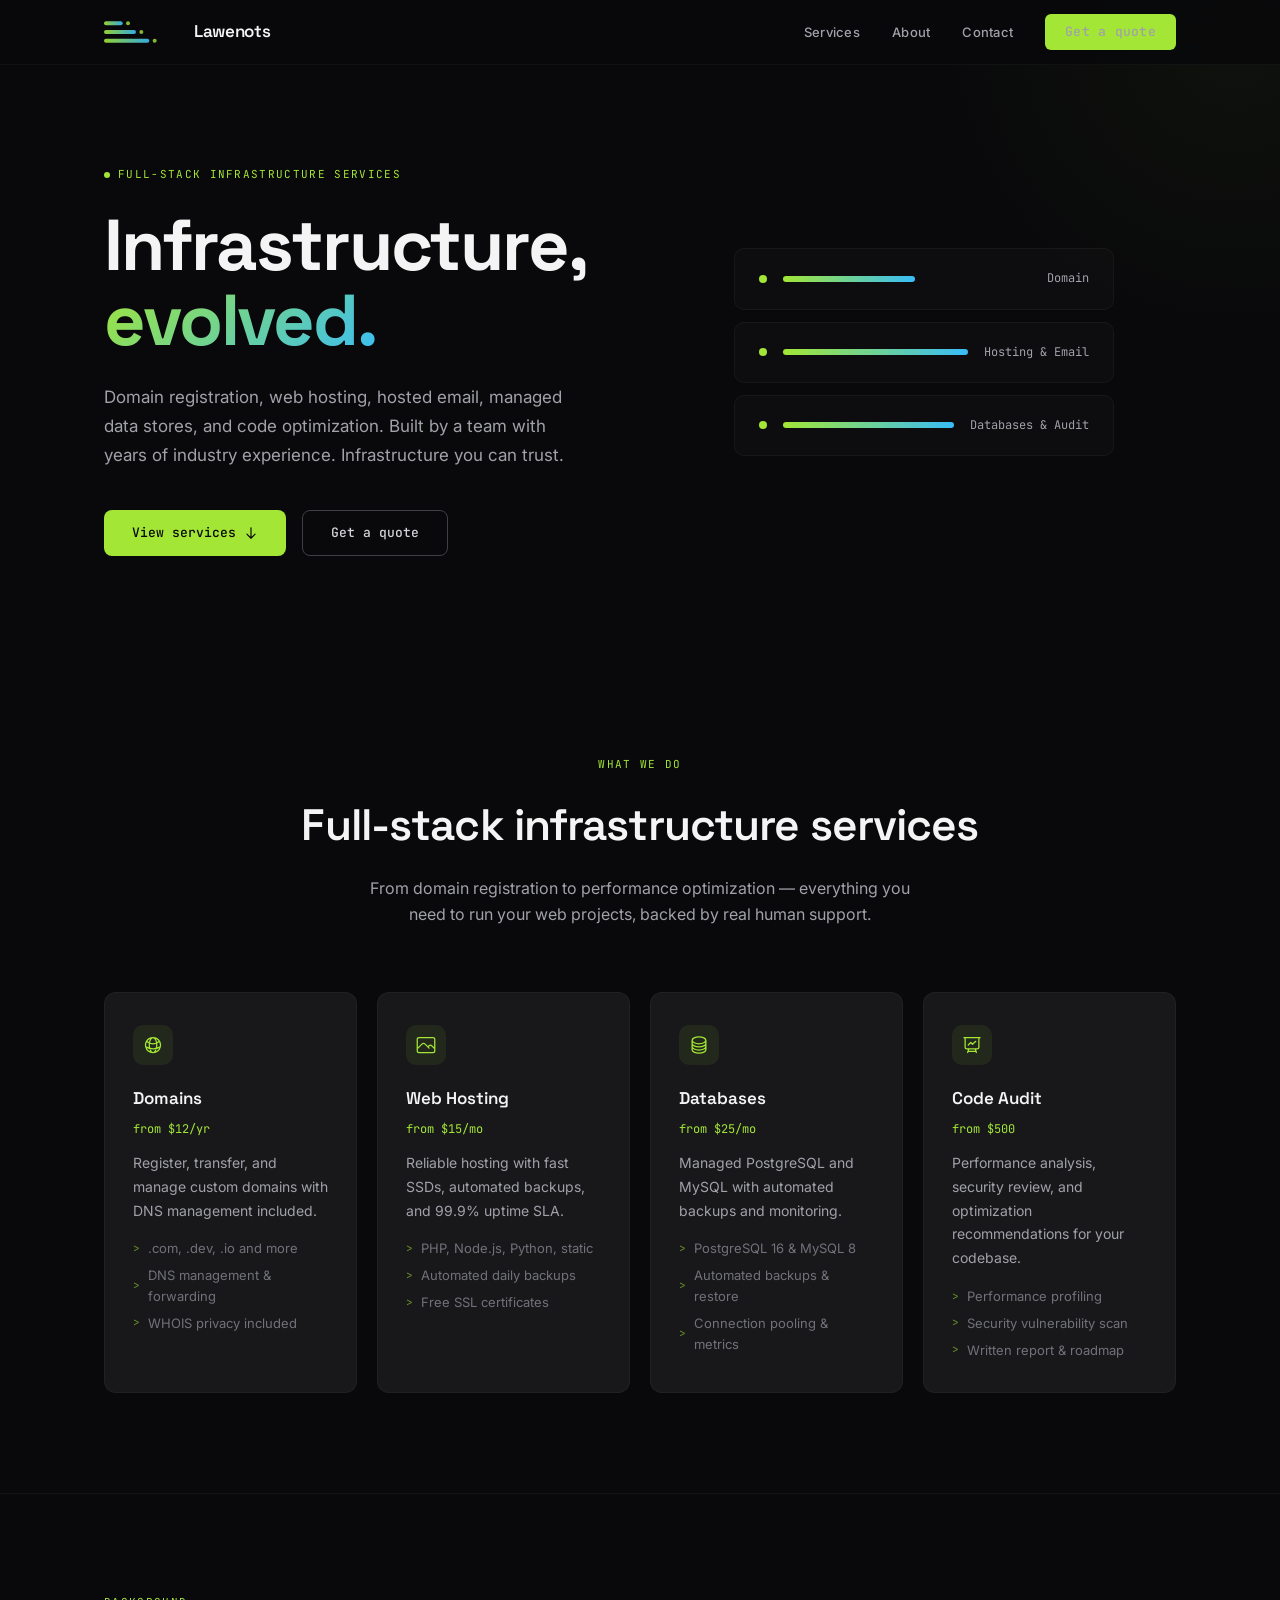
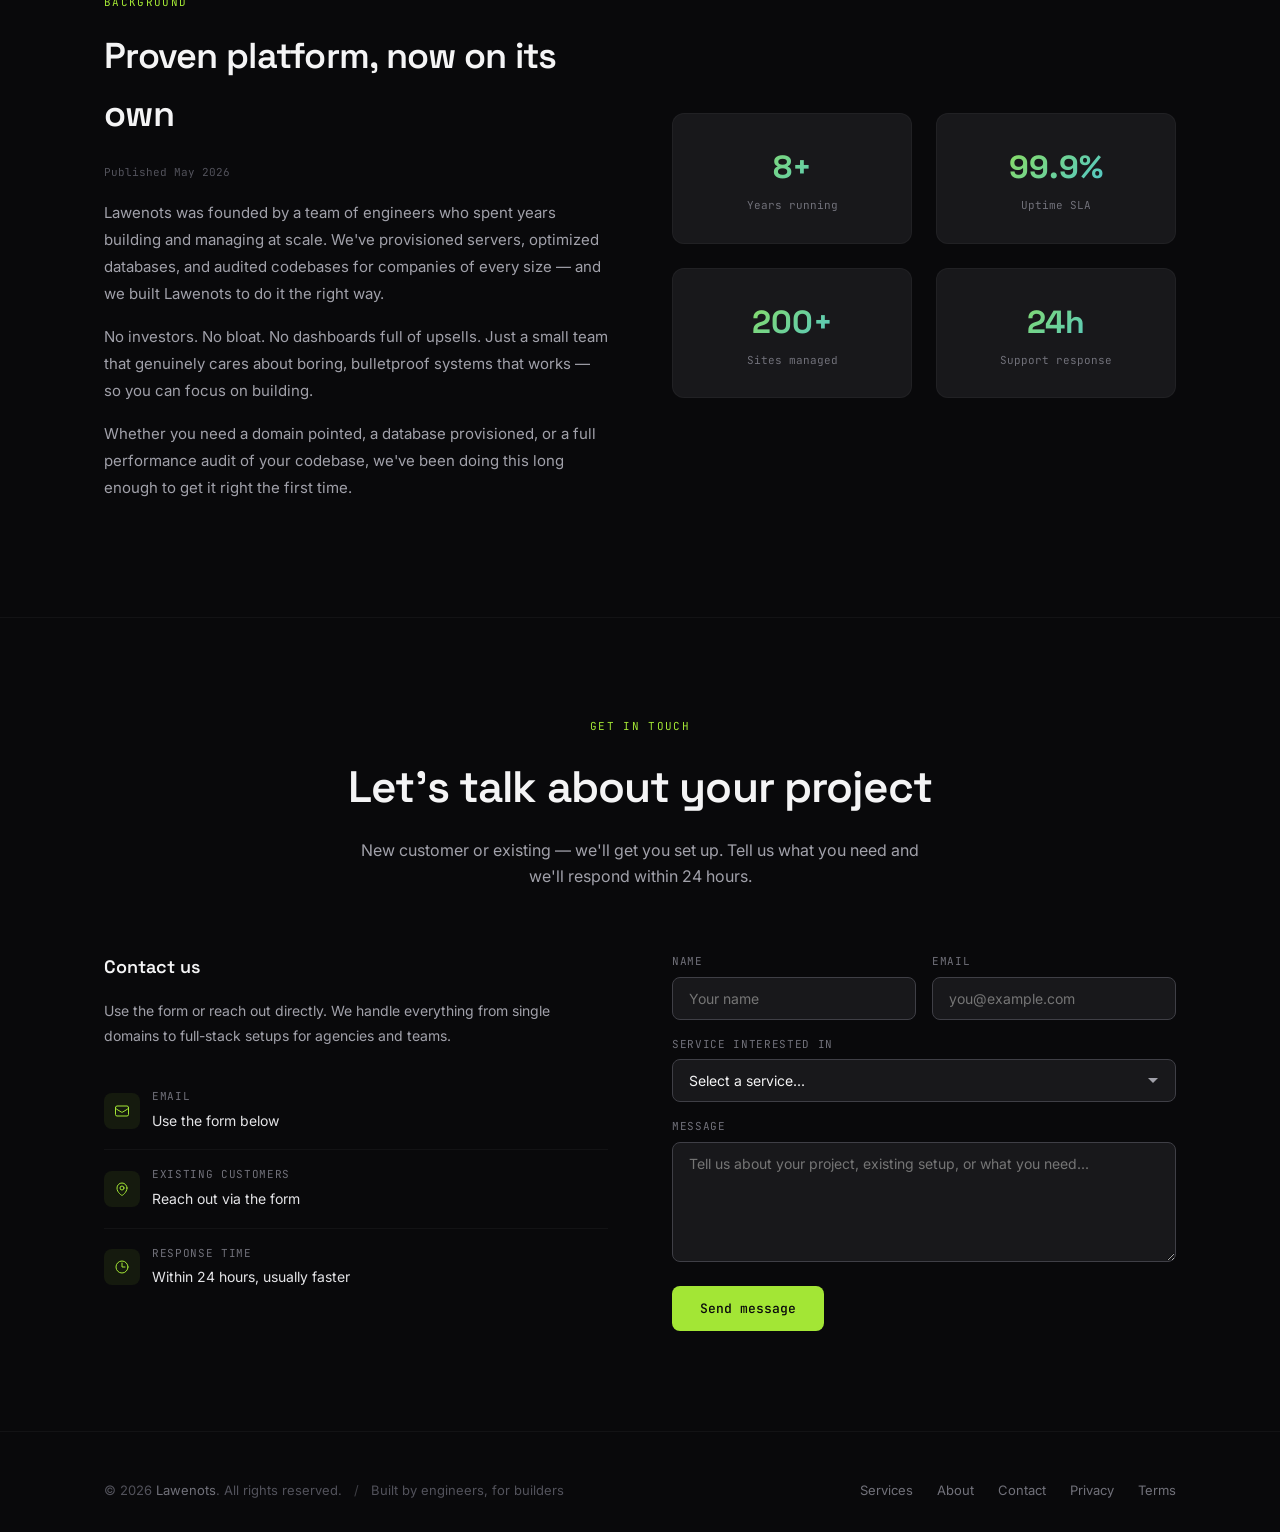
==== index.html @ fa73f6c2 "Fix remaining audit items: aria-labels, og:image, robots.txt, privacy/terms links, publication date," ====
<!DOCTYPE html>
<html lang="en">
<head>
  <meta charset="UTF-8">
  <meta name="viewport" content="width=device-width, initial-scale=1.0">
  <title>Lawenots — Infrastructure, evolved.</title>
  <meta name="description" content="Domain registration, web hosting, hosted email, managed data stores, and code optimization. Built by a team with years of industry experience.">
  <link rel="canonical" href="https://lawenots.com/">
  <link rel="icon" type="image/svg+xml" href="favicon.svg">
  <meta property="og:title" content="Lawenots — Infrastructure, evolved.">
  <meta property="og:description" content="Domain registration, web hosting, hosted email, managed data stores, and code optimization. Built by a team with years of industry experience.">
  <meta property="og:url" content="https://lawenots.com/">
  <meta property="og:type" content="website">
  <meta property="og:image" content="https://lawenots.com/logo.jpg">
  <meta name="twitter:card" content="summary_large_image">
  <meta name="twitter:image" content="https://lawenots.com/logo.jpg">
  <script type="application/ld+json">
  {
    "@context": "https://schema.org",
    "@type": "Organization",
    "name": "Lawenots",
    "url": "https://lawenots.com",
    "description": "Domain registration, web hosting, hosted email, managed DBs, and code optimization.",
    "foundingDate": "2024"
  }
  </script>
  <link rel="preconnect" href="https://fonts.googleapis.com">
  <link rel="preconnect" href="https://fonts.gstatic.com" crossorigin>
  <link rel="preload" as="style" href="https://fonts.googleapis.com/css2?family=Inter:wght@300;400;500;600&family=JetBrains+Mono:wght@400;500&family=Space+Grotesk:wght@400;500;600;700&display=swap" crossorigin>
  <link href="https://fonts.googleapis.com/css2?family=Inter:wght@300;400;500;600&family=JetBrains+Mono:wght@400;500&family=Space+Grotesk:wght@400;500;600;700&display=swap" rel="stylesheet">
  <link rel="stylesheet" href="styles.css">
</head>
<body>
  <a href="#main-content" class="skip-link" style="position: absolute; top: -100%; left: 8px; padding: 8px 16px; background: var(--accent-lime); color: var(--surface-950); font-family: var(--font-mono); font-size: 12px; border-radius: 0 0 6px 6px; z-index: 200; transition: top 0.2s;">Skip to content</a>

  <nav>
    <div class="container">
      <a href="/" style="display: flex; align-items: center; gap: 10px;">
        <svg xmlns="http://www.w3.org/2000/svg" viewBox="0 0 120 40" width="80" height="28">
          <defs>
            <linearGradient id="nlg" x1="0" y1="0" x2="1" y2="0">
              <stop offset="0%" stop-color="#A3E635"/>
              <stop offset="100%" stop-color="#38BDF8"/>
            </linearGradient>
          </defs>
          <rect x="0" y="4" width="28" height="6" rx="3" fill="url(#nlg)" opacity="0.9"/>
          <circle cx="36" cy="7" r="3" fill="#A3E635" opacity="0.8"/>
          <rect x="0" y="17" width="48" height="6" rx="3" fill="url(#nlg)" opacity="0.9"/>
          <circle cx="56" cy="20" r="3" fill="#A3E635" opacity="0.8"/>
          <rect x="0" y="30" width="68" height="6" rx="3" fill="url(#nlg)" opacity="0.9"/>
          <circle cx="76" cy="33" r="3" fill="#A3E635" opacity="0.8"/>
        </svg>
        <span style="font-family: var(--font-display); font-size: 17px; font-weight: 600; letter-spacing: -0.02em; color: var(--surface-100);">Lawenots</span>
      </a>

      <div class="nav-links" id="navLinks">
        <a href="#services">Services</a>
        <a href="#about">About</a>
        <a href="#contact">Contact</a>
        <a href="#contact" class="nav-cta">Get a quote</a>
      </div>

      <button class="mobile-toggle" id="mobileToggle" aria-label="Menu">
        <svg fill="none" stroke="currentColor" viewBox="0 0 24 24">
          <path stroke-linecap="round" stroke-linejoin="round" stroke-width="2" d="M4 6h16M4 12h16M4 18h16"/>
        </svg>
      </button>
    </div>
  </nav>

  <main id="main-content">
  <section class="hero">
    <div class="container">
      <div class="hero-grid">
        <div class="animate-fade-in">
          <div class="hero-badge">
            <span class="hero-badge-dot"></span>
            Full-stack infrastructure services
          </div>
          <h1>Infrastructure,<br><span>evolved.</span></h1>
          <p>
            Domain registration, web hosting, hosted email, managed data stores,
            and code optimization. Built by a team with years of industry
            experience. Infrastructure you can trust.
          </p>
          <div class="hero-buttons">
            <a href="#services" class="btn-primary">
              View services
              <svg width="14" height="14" fill="none" stroke="currentColor" viewBox="0 0 24 24" stroke-width="2">
                <path stroke-linecap="round" stroke-linejoin="round" d="M19 14l-7 7m0 0l-7-7m7 7V3"/>
              </svg>
            </a>
            <a href="#contact" class="btn-secondary">Get a quote</a>
          </div>
        </div>

        <div class="hero-visual animate-fade-in">
          <div class="stack-visual">
            <div class="stack-row">
              <div class="stack-dot"></div>
              <div class="stack-bar w-1"></div>
              <span class="stack-label">Domain</span>
            </div>
            <div class="stack-row">
              <div class="stack-dot"></div>
              <div class="stack-bar w-2"></div>
              <span class="stack-label">Hosting &amp; Email</span>
            </div>
            <div class="stack-row">
              <div class="stack-dot"></div>
              <div class="stack-bar w-3"></div>
              <span class="stack-label">Databases &amp; Audit</span>
            </div>
          </div>
        </div>
      </div>
    </div>
  </section>

  <section class="section" id="services">
    <div class="container">
      <div class="section-header">
        <div class="section-tag">What we do</div>
        <h2>Full-stack infrastructure services</h2>
        <p class="section-subtitle">
          From domain registration to performance optimization — everything you need
          to run your web projects, backed by real human support.
        </p>
      </div>

      <div class="services-grid">
        <div class="service-card animate-slide-up delay-1">
          <div class="icon">
            <svg fill="none" stroke="currentColor" viewBox="0 0 24 24" stroke-width="1.5">
              <path stroke-linecap="round" stroke-linejoin="round" d="M12 21a9.004 9.004 0 008.716-6.747M12 21a9.004 9.004 0 01-8.716-6.747M12 21c2.485 0 4.5-4.03 4.5-9S14.485 3 12 3m0 18c-2.485 0-4.5-4.03-4.5-9S9.515 3 12 3m0 0a8.997 8.997 0 017.843 4.582M12 3a8.997 8.997 0 00-7.843 4.582m15.686 0A11.953 11.953 0 0112 10.5c-2.998 0-5.74-1.1-7.843-2.918m15.686 0A8.959 8.959 0 0121 12c0 .778-.099 1.533-.284 2.253m0 0A17.919 17.919 0 0112 16.5c-3.162 0-6.133-.815-8.716-2.247m0 0A9.015 9.015 0 013 12c0-1.605.42-3.113 1.157-4.418"/>
            </svg>
          </div>
          <h3>Domains</h3>
          <div class="price">from $12/yr</div>
          <p>Register, transfer, and manage custom domains with DNS management included.</p>
          <div class="bullet-list">
            <span>.com, .dev, .io and more</span>
            <span>DNS management &amp; forwarding</span>
            <span>WHOIS privacy included</span>
          </div>
        </div>

        <div class="service-card animate-slide-up delay-2">
          <div class="icon">
            <svg fill="none" stroke="currentColor" viewBox="0 0 24 24" stroke-width="1.5">
              <path stroke-linecap="round" stroke-linejoin="round" d="M2.25 15.75l5.159-5.159a2.25 2.25 0 013.182 0l5.159 5.159m-1.5-1.5l1.409-1.409a2.25 2.25 0 013.182 0l2.909 2.909M3.75 21h16.5A2.25 2.25 0 0022.5 18.75V5.25A2.25 2.25 0 0020.25 3H3.75A2.25 2.25 0 001.5 5.25v13.5A2.25 2.25 0 003.75 21z"/>
            </svg>
          </div>
          <h3>Web Hosting</h3>
          <div class="price">from $15/mo</div>
          <p>Reliable hosting with fast SSDs, automated backups, and 99.9% uptime SLA.</p>
          <div class="bullet-list">
            <span>PHP, Node.js, Python, static</span>
            <span>Automated daily backups</span>
            <span>Free SSL certificates</span>
          </div>
        </div>

        <div class="service-card animate-slide-up delay-3">
          <div class="icon">
            <svg fill="none" stroke="currentColor" viewBox="0 0 24 24" stroke-width="1.5">
              <path stroke-linecap="round" stroke-linejoin="round" d="M20.25 6.375c0 2.278-3.694 4.125-8.25 4.125S3.75 8.653 3.75 6.375m16.5 0c0-2.278-3.694-4.125-8.25-4.125S3.75 4.097 3.75 6.375m16.5 0v11.25c0 2.278-3.694 4.125-8.25 4.125s-8.25-1.847-8.25-4.125V6.375m16.5 0v3.75m-16.5-3.75v3.75m16.5 0v3.75C20.25 16.153 16.556 18 12 18s-8.25-1.847-8.25-4.125v-3.75m16.5 0c0 2.278-3.694 4.125-8.25 4.125s-8.25-1.847-8.25-4.125"/>
            </svg>
          </div>
          <h3>Databases</h3>
          <div class="price">from $25/mo</div>
          <p>Managed PostgreSQL and MySQL with automated backups and monitoring.</p>
          <div class="bullet-list">
            <span>PostgreSQL 16 &amp; MySQL 8</span>
            <span>Automated backups &amp; restore</span>
            <span>Connection pooling &amp; metrics</span>
          </div>
        </div>

        <div class="service-card animate-slide-up delay-4">
          <div class="icon">
            <svg fill="none" stroke="currentColor" viewBox="0 0 24 24" stroke-width="1.5">
              <path stroke-linecap="round" stroke-linejoin="round" d="M3.75 3v11.25A2.25 2.25 0 006 16.5h2.25M3.75 3h-1.5m1.5 0h16.5m0 0h1.5m-1.5 0v11.25A2.25 2.25 0 0118 16.5h-2.25m-7.5 0h7.5m-7.5 0l-1 3m8.5-3l1 3m0 0l.5 1.5m-.5-1.5h-9.5m0 0l-.5 1.5m.75-9l3-3 2.148 2.148A12.061 12.061 0 0116.5 7.605"/>
            </svg>
          </div>
          <h3>Code Audit</h3>
          <div class="price">from $500</div>
          <p>Performance analysis, security review, and optimization recommendations for your codebase.</p>
          <div class="bullet-list">
            <span>Performance profiling</span>
            <span>Security vulnerability scan</span>
            <span>Written report &amp; roadmap</span>
          </div>
        </div>
      </div>
    </div>
  </section>

  <section class="section about" id="about">
    <div class="container">
      <div class="about-grid">
        <div>
          <div class="section-tag">Background</div>
          <h2>Proven platform, now on its own</h2>
          <p style="font-family:var(--font-mono);font-size:11px;color:var(--surface-600);margin-bottom:16px">Published May 2026</p>
          <p>
            Lawenots was founded by a team of engineers who spent years building
            and managing at scale. We've provisioned servers,
            optimized databases, and audited codebases for companies of every size —
            and we built Lawenots to do it the right way.
          </p>
          <p>
            No investors. No bloat. No dashboards full of upsells. Just a small
            team that genuinely cares about boring, bulletproof systems
            that works — so you can focus on building.
          </p>
          <p>
            Whether you need a domain pointed, a database provisioned, or a full
            performance audit of your codebase, we've been doing this long enough
            to get it right the first time.
          </p>
        </div>

        <div class="about-stats">
          <div class="stat">
            <div class="stat-number">8+</div>
            <div class="stat-label">Years running</div>
          </div>
          <div class="stat">
            <div class="stat-number">99.9%</div>
            <div class="stat-label">Uptime SLA</div>
          </div>
          <div class="stat">
            <div class="stat-number">200+</div>
            <div class="stat-label">Sites managed</div>
          </div>
          <div class="stat">
            <div class="stat-number">24h</div>
            <div class="stat-label">Support response</div>
          </div>
        </div>
      </div>
    </div>
  </section>

  <section class="section" id="contact">
    <div class="container">
      <div class="section-header">
        <div class="section-tag">Get in touch</div>
        <h2>Let's talk about your project</h2>
        <p class="section-subtitle">
          New customer or existing — we'll get you set up. Tell us what you need
          and we'll respond within 24 hours.
        </p>
      </div>

      <div class="contact-grid">
        <div class="contact-info">
          <h3>Contact us</h3>
          <p>
            Use the form or reach out directly. We handle everything from single
            domains to full-stack setups for agencies and teams.
          </p>

          <div class="contact-method">
            <div class="contact-method-icon">
              <svg fill="none" stroke="currentColor" viewBox="0 0 24 24" stroke-width="1.5">
                <path stroke-linecap="round" stroke-linejoin="round" d="M21.75 6.75v10.5a2.25 2.25 0 01-2.25 2.25h-15a2.25 2.25 0 01-2.25-2.25V6.75m19.5 0A2.25 2.25 0 0019.5 4.5h-15a2.25 2.25 0 00-2.25 2.25m19.5 0v.243a2.25 2.25 0 01-1.07 1.916l-7.5 4.615a2.25 2.25 0 01-2.36 0L3.32 8.91a2.25 2.25 0 01-1.07-1.916V6.75"/>
              </svg>
            </div>
            <div>
              <label>Email</label>
              <span>Use the form below</span>
            </div>
          </div>

          <div class="contact-method">
            <div class="contact-method-icon">
              <svg fill="none" stroke="currentColor" viewBox="0 0 24 24" stroke-width="1.5">
                <path stroke-linecap="round" stroke-linejoin="round" d="M15 10.5a3 3 0 11-6 0 3 3 0 016 0z"/>
                <path stroke-linecap="round" stroke-linejoin="round" d="M19.5 10.5c0 7.142-7.5 11.25-7.5 11.25S4.5 17.642 4.5 10.5a7.5 7.5 0 1115 0z"/>
              </svg>
            </div>
            <div>
              <label>Existing customers</label>
              <span>Reach out via the form</span>
            </div>
          </div>

          <div class="contact-method">
            <div class="contact-method-icon">
              <svg fill="none" stroke="currentColor" viewBox="0 0 24 24" stroke-width="1.5">
                <path stroke-linecap="round" stroke-linejoin="round" d="M12 6v6h4.5m4.5 0a9 9 0 11-18 0 9 9 0 0118 0z"/>
              </svg>
            </div>
            <div>
              <label>Response time</label>
              <span>Within 24 hours, usually faster</span>
            </div>
          </div>
        </div>

        <form class="contact-form">
          <div class="form-row">
            <div class="form-group">
              <label for="name">Name</label>
              <input type="text" id="name" name="name" placeholder="Your name" aria-label="Name" required>
            </div>
            <div class="form-group">
              <label for="email">Email</label>
              <input type="email" id="email" name="email" placeholder="you@example.com" aria-label="Email" required>
            </div>
          </div>
          <div class="form-group">
            <label for="service">Service interested in</label>
            <select id="service" name="service">
              <option value="">Select a service...</option>
              <option value="domains">Domain registration</option>
              <option value="hosting">Web hosting</option>
              <option value="email">Email hosting</option>
              <option value="databases">Managed databases</option>
              <option value="audit">Code audit &amp; optimization</option>
              <option value="multiple">Multiple / not sure</option>
            </select>
          </div>
          <div class="form-group">
            <label for="message">Message</label>
            <textarea id="message" name="message" placeholder="Tell us about your project, existing setup, or what you need..." aria-label="Message" required></textarea>
          </div>
          <button type="submit" class="btn-submit">Send message</button>
        </form>
      </div>
    </div>
  </section>
  </main>

  <footer>
    <div class="container">
      <div class="legal">
        &copy; 2026 <a href="/">Lawenots</a>. All rights reserved.
        <span style="margin: 0 8px; color: var(--surface-700);">/</span>
        Built by engineers, for builders
      </div>
      <div class="footer-links">
        <a href="#services">Services</a>
        <a href="#about">About</a>
        <a href="#contact">Contact</a>
        <a href="/privacy">Privacy</a>
        <a href="/terms">Terms</a>
      </div>
    </div>
  </footer>

  <script defer src="script.js"></script>
</body>
</html>
---- styles.css ----
:root{--surface-950:#09090B;--surface-900:#18181B;--surface-800:#27272A;--surface-700:#3F3F46;--surface-600:#52525B;--surface-500:#71717A;--surface-400:#A1A1AA;--surface-300:#D4D4D8;--surface-200:#E4E4E7;--surface-100:#F4F4F5;--surface-50:#FAFAFA;--accent-lime:#A3E635;--accent-sky:#38BDF8;--font-sans:'Inter',system-ui,-apple-system,sans-serif;--font-mono:'JetBrains Mono',Menlo,Monaco,monospace;--font-display:'Space Grotesk','Inter',system-ui,sans-serif}
*,*::before,*::after{box-sizing:border-box;margin:0;padding:0}
html{scroll-behavior:smooth;-webkit-font-smoothing:antialiased;-moz-osx-font-smoothing:grayscale}
body{font-family:var(--font-sans);background:var(--surface-950);color:var(--surface-100);line-height:1.6;min-height:100vh}
.container{max-width:1120px;margin:0 auto;padding:0 24px}
a{color:inherit;text-decoration:none}
::selection{background:var(--accent-lime);color:var(--surface-950)}
nav{position:fixed;top:0;left:0;right:0;z-index:100;background:rgba(9,9,11,0.85);backdrop-filter:blur(12px);-webkit-backdrop-filter:blur(12px);border-bottom:1px solid rgba(255,255,255,0.04)}
nav .container{display:flex;align-items:center;justify-content:space-between;height:64px}
.nav-links{display:flex;align-items:center;gap:32px}
.nav-links a{font-size:13px;font-weight:500;letter-spacing:0.02em;color:var(--surface-400);transition:color 0.2s;position:relative}
.nav-links a::after{content:'';position:absolute;bottom:-4px;left:0;right:0;height:1px;background:var(--accent-lime);transform:scaleX(0);transition:transform 0.3s ease}
.nav-links a:hover{color:var(--surface-100)}
.nav-links a:hover::after{transform:scaleX(1)}
.nav-cta{font-family:var(--font-mono);font-size:12px;padding:8px 20px;border-radius:6px;background:var(--accent-lime);color:var(--surface-950);font-weight:500;transition:opacity 0.2s}
.nav-cta:hover{opacity:0.85}
.mobile-toggle{display:none;background:none;border:none;cursor:pointer;color:var(--surface-400)}
.mobile-toggle svg{width:24px;height:24px}
.hero{padding:160px 0 100px;position:relative;overflow:hidden}
.hero::before{content:'';position:absolute;top:-40%;right:-20%;width:600px;height:600px;background:radial-gradient(circle,rgba(163,230,53,0.04) 0%,transparent 70%);pointer-events:none}
.hero-grid{display:grid;grid-template-columns:1fr 1fr;gap:64px;align-items:center}
.hero-badge{display:inline-flex;align-items:center;gap:8px;font-family:var(--font-mono);font-size:11px;letter-spacing:0.12em;text-transform:uppercase;color:var(--accent-lime);margin-bottom:24px}
.hero-badge-dot{width:6px;height:6px;border-radius:50%;background:var(--accent-lime);animation:pulse-dot 2s ease-in-out infinite}
.hero h1{font-family:var(--font-display);font-size:clamp(40px,6vw,72px);font-weight:700;line-height:1.05;letter-spacing:-0.03em;margin-bottom:24px}
.hero h1 span{background:linear-gradient(135deg,var(--accent-lime),var(--accent-sky));-webkit-background-clip:text;-webkit-text-fill-color:transparent;background-clip:text}
.hero p{font-size:17px;color:var(--surface-400);max-width:480px;line-height:1.7;margin-bottom:40px}
.hero-buttons{display:flex;gap:16px;flex-wrap:wrap}
.btn-primary{display:inline-flex;align-items:center;gap:8px;font-family:var(--font-mono);font-size:13px;font-weight:500;padding:12px 28px;border-radius:8px;background:var(--accent-lime);color:var(--surface-950);transition:opacity 0.2s}
.btn-primary:hover{opacity:0.85}
.btn-secondary{display:inline-flex;align-items:center;gap:8px;font-family:var(--font-mono);font-size:13px;font-weight:500;padding:12px 28px;border-radius:8px;border:1px solid var(--surface-700);color:var(--surface-300);transition:border-color 0.2s,color 0.2s}
.btn-secondary:hover{border-color:var(--surface-500);color:var(--surface-100)}
.hero-visual{display:flex;justify-content:center;align-items:center}
.stack-visual{width:100%;max-width:380px}
.stack-row{display:flex;align-items:center;gap:16px;padding:20px 24px;border-radius:10px;background:rgba(255,255,255,0.02);border:1px solid rgba(255,255,255,0.04);margin-bottom:12px;transition:background 0.3s,border-color 0.3s}
.stack-row:hover{background:rgba(163,230,53,0.04);border-color:rgba(163,230,53,0.12)}
.stack-bar{height:6px;border-radius:3px;background:linear-gradient(90deg,var(--accent-lime),var(--accent-sky));transition:width 0.6s ease}
.stack-bar.w-1{width:40%}
.stack-bar.w-2{width:65%}
.stack-bar.w-3{width:85%}
.stack-dot{width:8px;height:8px;border-radius:50%;background:var(--accent-lime);flex-shrink:0}
.stack-label{font-family:var(--font-mono);font-size:12px;color:var(--surface-400);white-space:nowrap;margin-left:auto}
.section{padding:100px 0}
.section-header{text-align:center;margin-bottom:64px}
.section-tag{font-family:var(--font-mono);font-size:11px;letter-spacing:0.12em;text-transform:uppercase;color:var(--accent-lime);margin-bottom:16px}
.section h2{font-family:var(--font-display);font-size:clamp(28px,4vw,44px);font-weight:600;letter-spacing:-0.02em;margin-bottom:16px}
.section-subtitle{color:var(--surface-400);font-size:16px;max-width:560px;margin:0 auto}
.services-grid{display:grid;grid-template-columns:repeat(4,1fr);gap:20px}
.service-card{padding:32px 28px;border-radius:12px;background:var(--surface-900);border:1px solid rgba(255,255,255,0.04);transition:border-color 0.3s,transform 0.3s}
.service-card:hover{border-color:rgba(163,230,53,0.15);transform:translateY(-2px)}
.service-card .icon{width:40px;height:40px;border-radius:10px;display:flex;align-items:center;justify-content:center;margin-bottom:20px;background:rgba(163,230,53,0.08);color:var(--accent-lime)}
.service-card .icon svg{width:20px;height:20px}
.service-card h3{font-family:var(--font-display);font-size:17px;font-weight:600;margin-bottom:8px}
.service-card .price{font-family:var(--font-mono);font-size:12px;color:var(--accent-lime);margin-bottom:12px}
.service-card p{font-size:14px;color:var(--surface-400);line-height:1.7}
.service-card .bullet-list{margin-top:16px;display:flex;flex-direction:column;gap:6px}
.service-card .bullet-list span{font-size:13px;color:var(--surface-500);display:flex;align-items:center;gap:8px}
.service-card .bullet-list span::before{content:'>';font-family:var(--font-mono);color:var(--accent-lime);font-size:11px;opacity:0.6}
.about{border-top:1px solid rgba(255,255,255,0.04);border-bottom:1px solid rgba(255,255,255,0.04)}
.about-grid{display:grid;grid-template-columns:1fr 1fr;gap:64px;align-items:center}
.about h2{font-family:var(--font-display);font-size:clamp(24px,3vw,36px);font-weight:600;letter-spacing:-0.02em;margin-bottom:20px}
.about p{color:var(--surface-400);font-size:15px;line-height:1.8;margin-bottom:16px}
.about-stats{display:grid;grid-template-columns:repeat(2,1fr);gap:24px}
.stat{text-align:center;padding:28px 16px;border-radius:12px;background:var(--surface-900);border:1px solid rgba(255,255,255,0.04)}
.stat-number{font-family:var(--font-display);font-size:32px;font-weight:700;background:linear-gradient(135deg,var(--accent-lime),var(--accent-sky));-webkit-background-clip:text;-webkit-text-fill-color:transparent;background-clip:text}
.stat-label{font-family:var(--font-mono);font-size:11px;color:var(--surface-500);margin-top:4px}
.contact-grid{display:grid;grid-template-columns:1fr 1fr;gap:64px}
.contact-info h3{font-family:var(--font-display);font-size:18px;font-weight:600;margin-bottom:16px}
.contact-info p{color:var(--surface-400);font-size:14px;line-height:1.8;margin-bottom:24px}
.contact-method{display:flex;align-items:center;gap:12px;padding:16px 0;border-bottom:1px solid rgba(255,255,255,0.04)}
.contact-method:last-child{border-bottom:none}
.contact-method-icon{width:36px;height:36px;border-radius:8px;display:flex;align-items:center;justify-content:center;background:rgba(163,230,53,0.08);color:var(--accent-lime);flex-shrink:0}
.contact-method-icon svg{width:16px;height:16px}
.contact-method label{font-family:var(--font-mono);font-size:11px;color:var(--surface-500);text-transform:uppercase;letter-spacing:0.06em;display:block;margin-bottom:2px}
.contact-method span{font-size:14px;color:var(--surface-200)}
.contact-form{display:flex;flex-direction:column;gap:16px}
.form-row{display:grid;grid-template-columns:1fr 1fr;gap:16px}
.form-group label{display:block;font-family:var(--font-mono);font-size:11px;color:var(--surface-500);text-transform:uppercase;letter-spacing:0.06em;margin-bottom:6px}
.form-group input,.form-group textarea,.form-group select{width:100%;padding:12px 16px;background:var(--surface-900);border:1px solid var(--surface-700);border-radius:8px;color:var(--surface-100);font-family:var(--font-sans);font-size:14px;outline:none;transition:border-color 0.2s}
.form-group input:focus,.form-group textarea:focus,.form-group select:focus{border-color:var(--accent-lime)}
.form-group textarea{resize:vertical;min-height:120px}
.form-group select{appearance:none;background-image:url("data:image/svg+xml,%3Csvg xmlns='http://www.w3.org/2000/svg' width='12' height='8' fill='%23A1A1AA'%3E%3Cpath d='M1 1l5 5 5-5'/%3E%3C/svg%3E");background-repeat:no-repeat;background-position:right 16px center}
.btn-submit{font-family:var(--font-mono);font-size:13px;font-weight:500;padding:14px 28px;border-radius:8px;border:none;cursor:pointer;background:var(--accent-lime);color:var(--surface-950);transition:opacity 0.2s;align-self:flex-start}
.btn-submit:hover{opacity:0.85}
footer{border-top:1px solid rgba(255,255,255,0.04);padding:48px 0 32px}
footer .container{display:flex;align-items:center;justify-content:space-between}
footer .legal{font-size:13px;color:var(--surface-600)}
footer .legal a{color:var(--surface-500);transition:color 0.2s}
footer .legal a:hover{color:var(--surface-300)}
footer .footer-links{display:flex;gap:24px}
footer .footer-links a{font-size:13px;color:var(--surface-500);transition:color 0.2s}
footer .footer-links a:hover{color:var(--surface-300)}
.skip-link:focus{top:0;outline:none}
@keyframes pulse-dot{0%,100%{opacity:0.4}50%{opacity:1}}
@keyframes fade-in{from{opacity:0}to{opacity:1}}
@keyframes slide-up{from{opacity:0;transform:translateY(16px)}to{opacity:1;transform:translateY(0)}}
.animate-fade-in{animation:fade-in 0.8s ease-out}
.animate-slide-up{animation:slide-up 0.6s ease-out backwards}
.delay-1{animation-delay:0.1s}
.delay-2{animation-delay:0.2s}
.delay-3{animation-delay:0.3s}
.delay-4{animation-delay:0.4s}
@media(max-width:900px){.hero-grid{grid-template-columns:1fr;gap:48px}.services-grid{grid-template-columns:repeat(2,1fr)}.about-grid{grid-template-columns:1fr;gap:40px}.contact-grid{grid-template-columns:1fr;gap:40px}.nav-links{display:none}.mobile-toggle{display:block}.nav-links.open{display:flex;flex-direction:column;position:absolute;top:64px;left:0;right:0;background:var(--surface-950);border-bottom:1px solid rgba(255,255,255,0.04);padding:24px;gap:20px}.hero{padding:120px 0 64px}}
@media(max-width:600px){.services-grid{grid-template-columns:1fr}.form-row{grid-template-columns:1fr}.about-stats{grid-template-columns:1fr 1fr}footer .container{flex-direction:column;gap:16px;text-align:center}.hero-visual{display:none}}
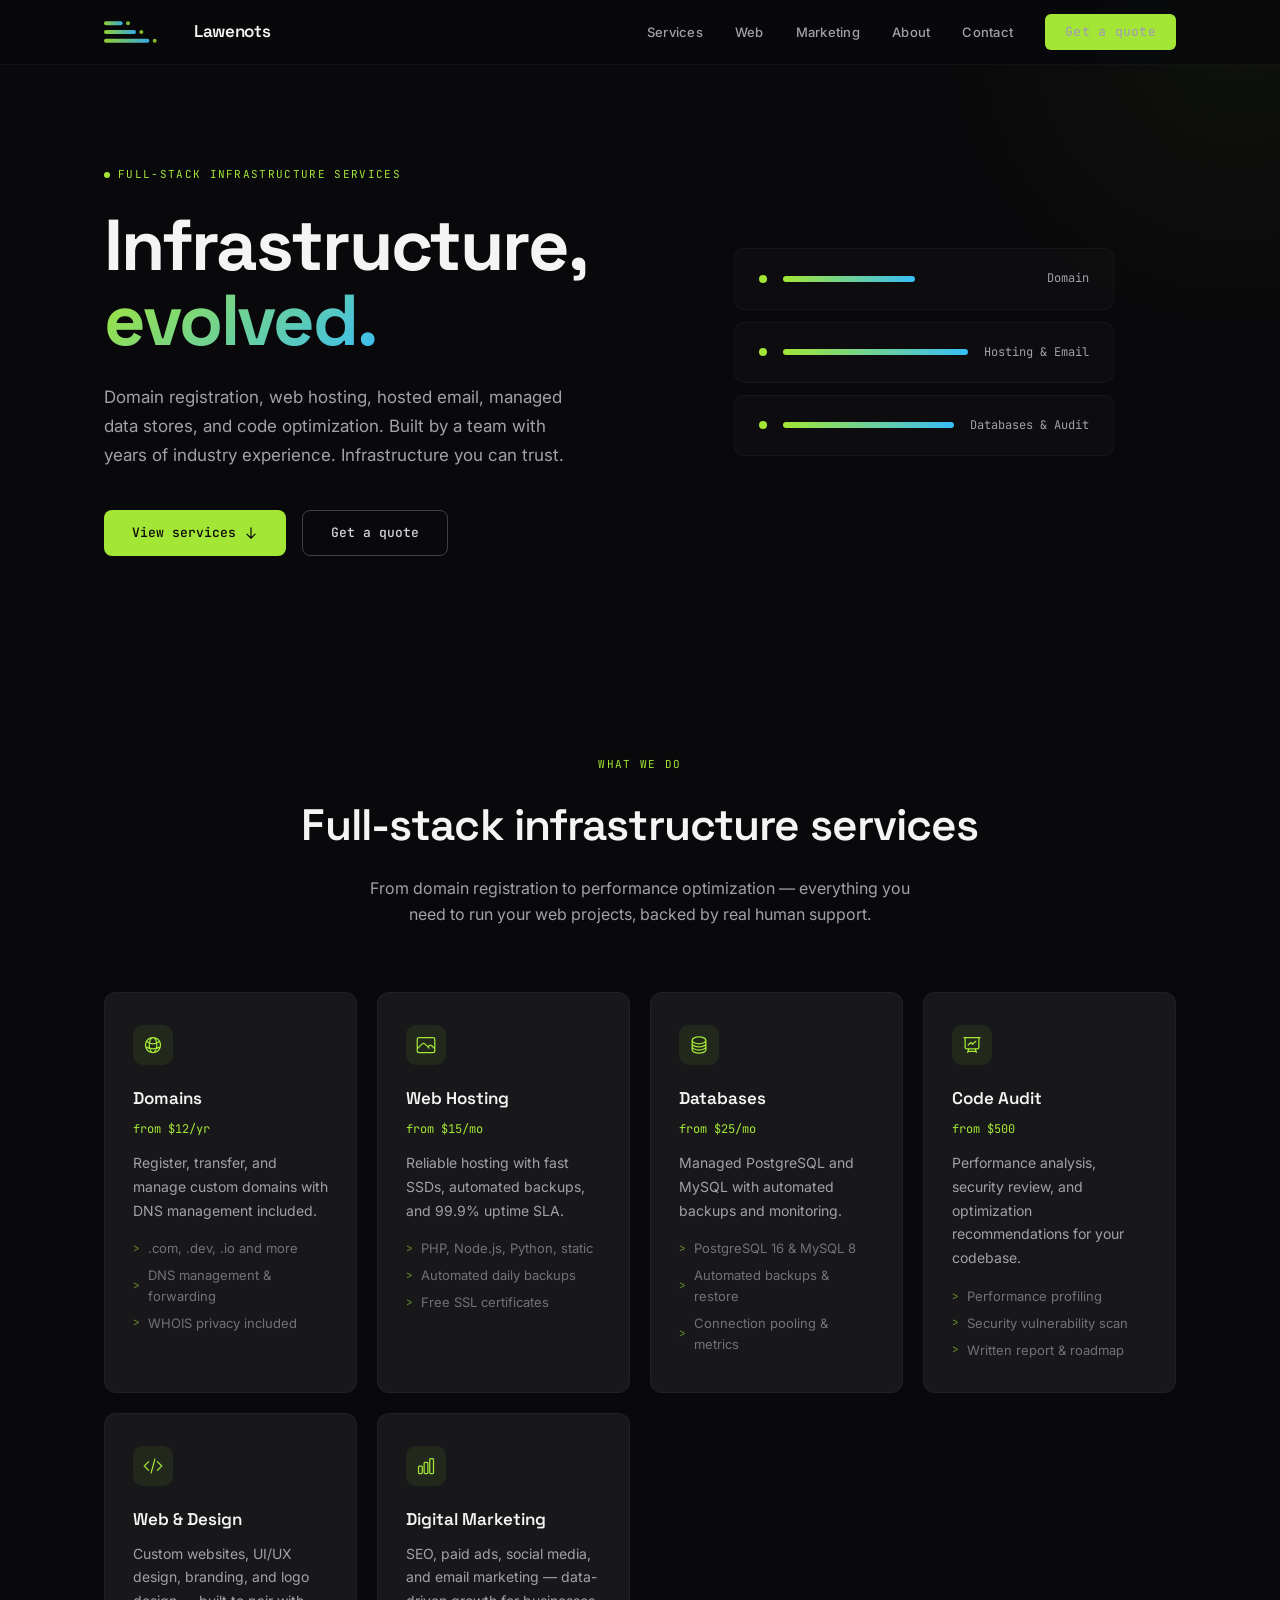
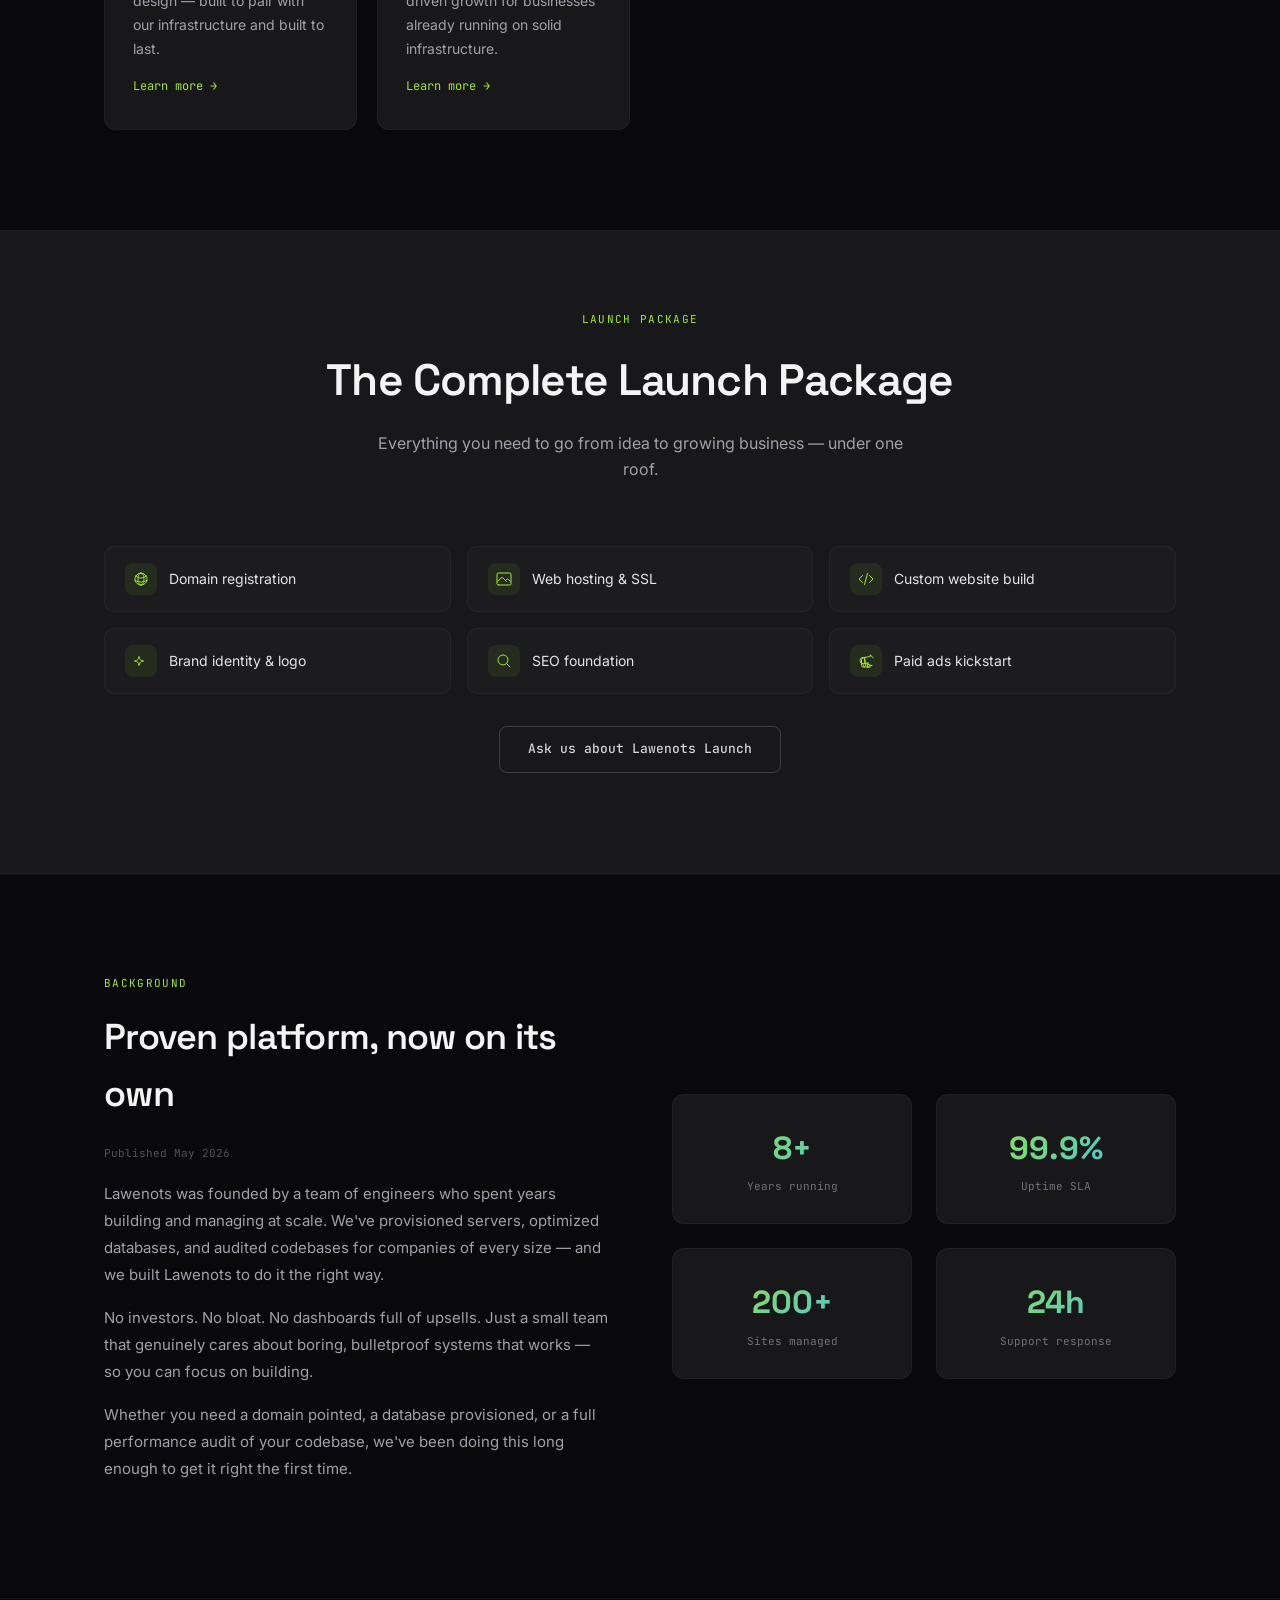
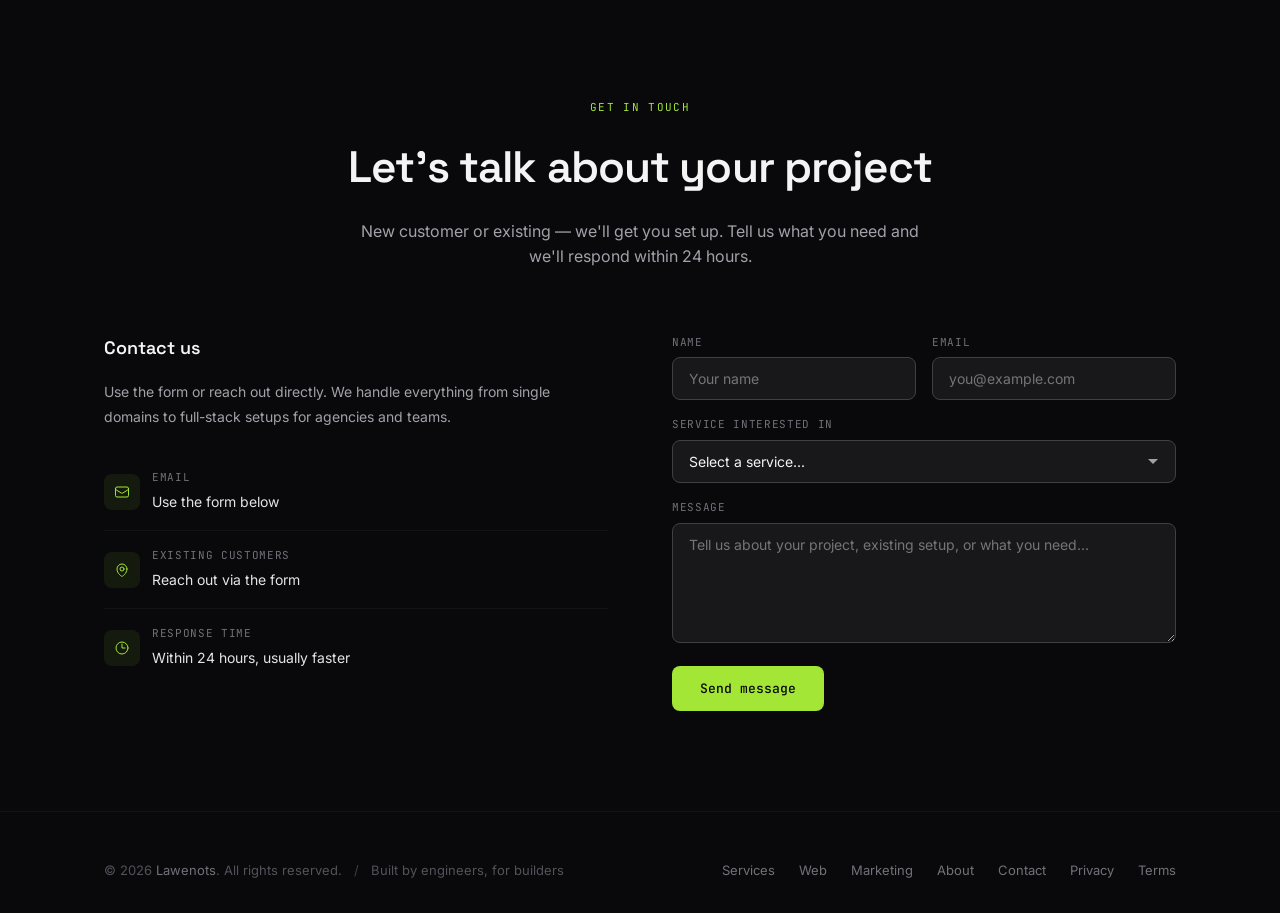
==== commit 6dd1b841: "Add Lawenots Web and Marketing divisions to the site. Integrates /web and /marketing pages, homepage" ====
--- a/index.html
+++ b/index.html
@@ -55,6 +55,8 @@
 
       <div class="nav-links" id="navLinks">
         <a href="#services">Services</a>
+        <a href="/web">Web</a>
+        <a href="/marketing">Marketing</a>
         <a href="#about">About</a>
         <a href="#contact">Contact</a>
         <a href="#contact" class="nav-cta">Get a quote</a>
@@ -192,7 +194,97 @@
             <span>Written report &amp; roadmap</span>
           </div>
         </div>
-      </div>
+
+        <a href="/web" class="service-card animate-slide-up delay-4">
+          <div class="icon">
+            <svg fill="none" stroke="currentColor" viewBox="0 0 24 24" stroke-width="1.5">
+              <path stroke-linecap="round" stroke-linejoin="round" d="M17.25 6.75L22.5 12l-5.25 5.25m-10.5 0L1.5 12l5.25-5.25m7.5-3l-4.5 16.5"/>
+            </svg>
+          </div>
+          <h3>Web &amp; Design</h3>
+          <p>Custom websites, UI/UX design, branding, and logo design — built to pair with our infrastructure and built to last.</p>
+          <span class="card-cta">Learn more →</span>
+        </a>
+
+        <a href="/marketing" class="service-card animate-slide-up delay-4">
+          <div class="icon">
+            <svg fill="none" stroke="currentColor" viewBox="0 0 24 24" stroke-width="1.5">
+              <path stroke-linecap="round" stroke-linejoin="round" d="M3 13.125C3 12.504 3.504 12 4.125 12h2.25c.621 0 1.125.504 1.125 1.125v6.75C7.5 20.496 6.996 21 6.375 21h-2.25A1.125 1.125 0 013 19.875v-6.75zM9.75 8.625c0-.621.504-1.125 1.125-1.125h2.25c.621 0 1.125.504 1.125 1.125v11.25c0 .621-.504 1.125-1.125 1.125h-2.25a1.125 1.125 0 01-1.125-1.125V8.625zM16.5 4.125c0-.621.504-1.125 1.125-1.125h2.25C20.496 3 21 3.504 21 4.125v15.75c0 .621-.504 1.125-1.125 1.125h-2.25a1.125 1.125 0 01-1.125-1.125V4.125z"/>
+            </svg>
+          </div>
+          <h3>Digital Marketing</h3>
+          <p>SEO, paid ads, social media, and email marketing — data-driven growth for businesses already running on solid infrastructure.</p>
+          <span class="card-cta">Learn more →</span>
+        </a>
+      </div>
+    </div>
+  </section>
+
+  <section class="section launch-bundle">
+    <div class="container">
+      <div class="section-header">
+        <div class="section-tag">Launch package</div>
+        <h2>The Complete Launch Package</h2>
+        <p class="section-subtitle">
+          Everything you need to go from idea to growing business —
+          under one roof.
+        </p>
+      </div>
+
+      <div class="bundle-grid">
+          <div class="bundle-item">
+            <div class="icon">
+              <svg fill="none" stroke="currentColor" viewBox="0 0 24 24" stroke-width="1.5">
+                <path stroke-linecap="round" stroke-linejoin="round" d="M12 21a9.004 9.004 0 008.716-6.747M12 21a9.004 9.004 0 01-8.716-6.747M12 21c2.485 0 4.5-4.03 4.5-9S14.485 3 12 3m0 18c-2.485 0-4.5-4.03-4.5-9S9.515 3 12 3m0 0a8.997 8.997 0 017.843 4.582M12 3a8.997 8.997 0 00-7.843 4.582m15.686 0A11.953 11.953 0 0112 10.5c-2.998 0-5.74-1.1-7.843-2.918m15.686 0A8.959 8.959 0 0121 12c0 .778-.099 1.533-.284 2.253m0 0A17.919 17.919 0 0112 16.5c-3.162 0-6.133-.815-8.716-2.247m0 0A9.015 9.015 0 013 12c0-1.605.42-3.113 1.157-4.418"/>
+              </svg>
+            </div>
+            <span>Domain registration</span>
+          </div>
+          <div class="bundle-item">
+            <div class="icon">
+              <svg fill="none" stroke="currentColor" viewBox="0 0 24 24" stroke-width="1.5">
+                <path stroke-linecap="round" stroke-linejoin="round" d="M2.25 15.75l5.159-5.159a2.25 2.25 0 013.182 0l5.159 5.159m-1.5-1.5l1.409-1.409a2.25 2.25 0 013.182 0l2.909 2.909M3.75 21h16.5A2.25 2.25 0 0022.5 18.75V5.25A2.25 2.25 0 0020.25 3H3.75A2.25 2.25 0 001.5 5.25v13.5A2.25 2.25 0 003.75 21z"/>
+              </svg>
+            </div>
+            <span>Web hosting &amp; SSL</span>
+          </div>
+          <div class="bundle-item">
+            <div class="icon">
+              <svg fill="none" stroke="currentColor" viewBox="0 0 24 24" stroke-width="1.5">
+                <path stroke-linecap="round" stroke-linejoin="round" d="M17.25 6.75L22.5 12l-5.25 5.25m-10.5 0L1.5 12l5.25-5.25m7.5-3l-4.5 16.5"/>
+              </svg>
+            </div>
+            <span>Custom website build</span>
+          </div>
+          <div class="bundle-item">
+            <div class="icon">
+              <svg fill="none" stroke="currentColor" viewBox="0 0 24 24" stroke-width="1.5">
+                <path stroke-linecap="round" stroke-linejoin="round" d="M9.813 15.904L9 18.75l-.813-2.846a4.5 4.5 0 00-3.09-3.09L2.25 12l2.846-.813a4.5 4.5 0 003.09-3.09L9 5.25l.813 2.846a4.5 4.5 0 003.09 3.09L15.75 12l-2.846.813a4.5 4.5 0 00-3.09 3.09z"/>
+              </svg>
+            </div>
+            <span>Brand identity &amp; logo</span>
+          </div>
+          <div class="bundle-item">
+            <div class="icon">
+              <svg fill="none" stroke="currentColor" viewBox="0 0 24 24" stroke-width="1.5">
+                <path stroke-linecap="round" stroke-linejoin="round" d="M21 21l-5.197-5.197m0 0A7.5 7.5 0 105.196 5.196a7.5 7.5 0 0010.607 10.607z"/>
+              </svg>
+            </div>
+            <span>SEO foundation</span>
+          </div>
+          <div class="bundle-item">
+            <div class="icon">
+              <svg fill="none" stroke="currentColor" viewBox="0 0 24 24" stroke-width="1.5">
+                <path stroke-linecap="round" stroke-linejoin="round" d="M10.34 15.84c-.688-.06-1.386-.09-2.09-.09H7.5a4.5 4.5 0 110-9h.75c.704 0 1.402-.03 2.09-.09m0 9.18c.253.962.584 1.892.985 2.783.247.55.06 1.21-.463 1.511l-.657.38c-.551.318-1.24.117-1.527-.461a20.845 20.845 0 01-1.44-4.282m3.102.069a18.45 18.45 0 01-.59-4.59c0-1.586.205-3.124.59-4.59m0 9.18a23.848 23.848 0 018.835 2.535M10.34 6.66a23.116 23.116 0 008.835-2.535m0 0A23.74 23.74 0 0018.795 3m.38 1.125a23.116 23.116 0 013.582 2.985M15.75 21H7.5a2.25 2.25 0 01-2.25-2.25v-9a2.25 2.25 0 012.25-2.25h1.372c.516 0 .966.351 1.091.852l1.106 4.423c.11.44-.002.902-.27 1.22a16.975 16.975 0 00-1.144 2.059m4.5 0V21m0 0h3.75m-3.75 0v-2.25m3.75 2.25v-2.25m0 0H21m-9-3.75h3.75"/>
+              </svg>
+            </div>
+            <span>Paid ads kickstart</span>
+          </div>
+      </div>
+
+      <p class="launch-cta">
+        <a href="#contact" class="btn-secondary">Ask us about Lawenots Launch</a>
+      </p>
     </div>
   </section>
 
@@ -343,6 +435,8 @@
       </div>
       <div class="footer-links">
         <a href="#services">Services</a>
+        <a href="/web">Web</a>
+        <a href="/marketing">Marketing</a>
         <a href="#about">About</a>
         <a href="#contact">Contact</a>
         <a href="/privacy">Privacy</a>
--- a/styles.css
+++ b/styles.css
@@ -100,4 +100,49 @@
 .delay-3{animation-delay:0.3s}
 .delay-4{animation-delay:0.4s}
 @media(max-width:900px){.hero-grid{grid-template-columns:1fr;gap:48px}.services-grid{grid-template-columns:repeat(2,1fr)}.about-grid{grid-template-columns:1fr;gap:40px}.contact-grid{grid-template-columns:1fr;gap:40px}.nav-links{display:none}.mobile-toggle{display:block}.nav-links.open{display:flex;flex-direction:column;position:absolute;top:64px;left:0;right:0;background:var(--surface-950);border-bottom:1px solid rgba(255,255,255,0.04);padding:24px;gap:20px}.hero{padding:120px 0 64px}}
-@media(max-width:600px){.services-grid{grid-template-columns:1fr}.form-row{grid-template-columns:1fr}.about-stats{grid-template-columns:1fr 1fr}footer .container{flex-direction:column;gap:16px;text-align:center}.hero-visual{display:none}}
+a.service-card{display:block;color:inherit}
+.service-card .card-cta{display:inline-block;font-family:var(--font-mono);font-size:12px;color:var(--accent-lime);margin-top:16px;transition:opacity 0.2s}
+a.service-card:hover .card-cta{opacity:0.85}
+.services-grid-5{grid-template-columns:repeat(auto-fit,minmax(220px,1fr))}
+.stats-row{display:flex;justify-content:center;gap:48px;flex-wrap:wrap;margin-top:48px;padding:32px 0;border-top:1px solid rgba(255,255,255,0.04);border-bottom:1px solid rgba(255,255,255,0.04)}
+.stats-row .stat{flex:1;min-width:140px;max-width:200px;padding:20px 16px;background:transparent;border:none}
+.process-grid{display:grid;grid-template-columns:repeat(4,1fr);gap:20px}
+.process-step{padding:28px 24px;border-radius:12px;background:var(--surface-900);border:1px solid rgba(255,255,255,0.04);transition:border-color 0.3s}
+.process-step:hover{border-color:rgba(163,230,53,0.15)}
+.process-step-num{font-family:var(--font-display);font-size:28px;font-weight:700;color:var(--surface-700);margin-bottom:12px;line-height:1}
+.process-step h3{font-family:var(--font-display);font-size:16px;font-weight:600;margin-bottom:8px}
+.process-step p{font-size:14px;color:var(--surface-400);line-height:1.7}
+.why-section{border-top:1px solid rgba(255,255,255,0.04);border-bottom:1px solid rgba(255,255,255,0.04);background:rgba(255,255,255,0.01)}
+.why-grid{max-width:640px;margin:0 auto}
+.why-grid .bullet-list span{font-size:15px;color:var(--surface-300)}
+.testimonials-grid{display:grid;grid-template-columns:repeat(3,1fr);gap:20px}
+.testimonial-card{padding:32px 28px;border-radius:12px;background:var(--surface-900);border:1px solid rgba(255,255,255,0.04)}
+.testimonial-card blockquote,.testimonial-card p{font-size:14px;color:var(--surface-300);line-height:1.8;font-style:italic;margin-bottom:20px}
+.testimonial-author{font-family:var(--font-mono);font-size:12px}
+.testimonial-author strong{display:block;color:var(--surface-100);font-weight:500;margin-bottom:2px;font-style:normal}
+.testimonial-author span{color:var(--surface-500);font-style:normal}
+.pricing-grid{display:grid;grid-template-columns:repeat(3,1fr);gap:20px;align-items:start}
+.pricing-card{padding:32px 28px;border-radius:12px;background:var(--surface-900);border:1px solid rgba(255,255,255,0.04);position:relative}
+.pricing-card.featured{border-color:rgba(163,230,53,0.35);background:rgba(163,230,53,0.04)}
+.pricing-badge{position:absolute;top:0;right:24px;transform:translateY(-50%);font-family:var(--font-mono);font-size:10px;letter-spacing:0.08em;text-transform:uppercase;padding:4px 12px;border-radius:4px;background:var(--accent-lime);color:var(--surface-950);font-weight:500}
+.pricing-card h3{font-family:var(--font-display);font-size:17px;font-weight:600;margin-bottom:8px}
+.pricing-card .plan-price{font-family:var(--font-display);font-size:36px;font-weight:700;margin-bottom:20px;background:linear-gradient(135deg,var(--accent-lime),var(--accent-sky));-webkit-background-clip:text;-webkit-text-fill-color:transparent;background-clip:text}
+.pricing-card .plan-price span{font-size:14px;font-weight:400;color:var(--surface-500);-webkit-text-fill-color:var(--surface-500)}
+.pricing-card .bullet-list{margin-bottom:24px}
+.pricing-card .btn-secondary,.pricing-card .btn-primary{width:100%;justify-content:center}
+.cta-block{text-align:center;padding:64px 32px;border-radius:12px;background:var(--surface-900);border:1px solid rgba(255,255,255,0.04);max-width:720px;margin:0 auto}
+.cta-block h2{font-family:var(--font-display);font-size:clamp(24px,3vw,32px);font-weight:600;letter-spacing:-0.02em;margin-bottom:12px}
+.cta-block p{color:var(--surface-400);font-size:15px;margin-bottom:28px;line-height:1.7}
+.launch-bundle{background:var(--surface-900);border-top:1px solid rgba(255,255,255,0.04);border-bottom:1px solid rgba(255,255,255,0.04);padding-top:80px}
+.launch-cta{text-align:center;margin-top:8px}
+.bundle-grid{display:grid;grid-template-columns:repeat(3,1fr);gap:16px;margin:40px 0 32px}
+.bundle-item{display:flex;align-items:center;gap:12px;padding:16px 20px;border-radius:10px;background:rgba(255,255,255,0.02);border:1px solid rgba(255,255,255,0.04)}
+.bundle-item .icon{width:32px;height:32px;border-radius:8px;display:flex;align-items:center;justify-content:center;background:rgba(163,230,53,0.08);color:var(--accent-lime);flex-shrink:0}
+.bundle-item .icon svg{width:16px;height:16px}
+.bundle-item span{font-size:14px;color:var(--surface-200)}
+.nav-links a.nav-active{color:var(--surface-100)}
+.nav-links a.nav-active::after{transform:scaleX(1)}
+.page-hero{padding:140px 0 80px}
+.page-hero h1{font-size:clamp(32px,5vw,56px)}
+@media(max-width:900px){.process-grid{grid-template-columns:repeat(2,1fr)}.testimonials-grid{grid-template-columns:1fr}.pricing-grid{grid-template-columns:1fr}.bundle-grid{grid-template-columns:repeat(2,1fr)}.stats-row{gap:24px}}
+@media(max-width:600px){.services-grid{grid-template-columns:1fr}.form-row{grid-template-columns:1fr}.about-stats{grid-template-columns:1fr 1fr}footer .container{flex-direction:column;gap:16px;text-align:center}.hero-visual{display:none}.process-grid{grid-template-columns:1fr}.bundle-grid{grid-template-columns:1fr}.stats-row{flex-direction:column;align-items:center}}
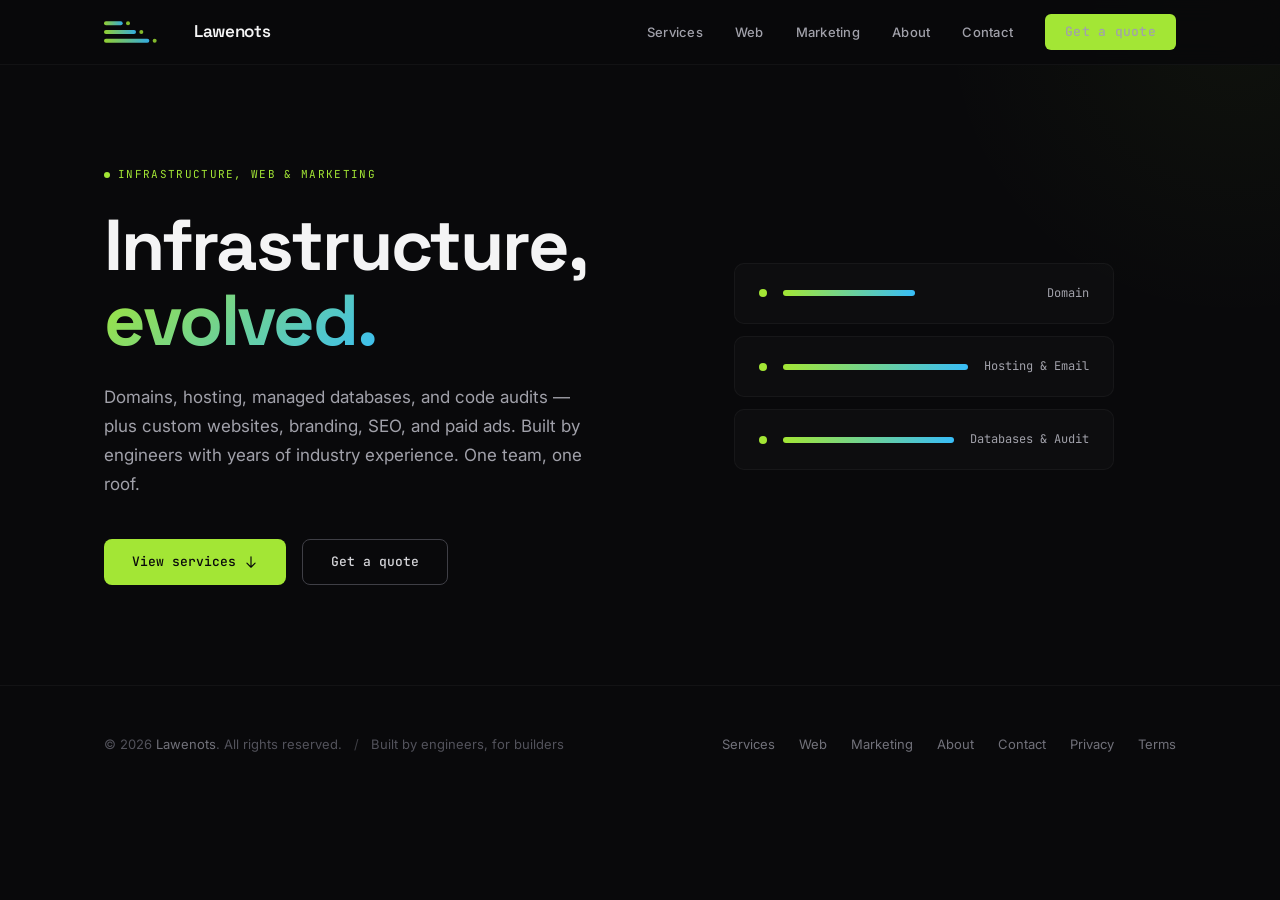
==== commit f9878478: "Update homepage hero to reflect web and marketing services. Expands the badge and body copy while ke" ====
--- a/index.html
+++ b/index.html
@@ -54,12 +54,12 @@
       </a>
 
       <div class="nav-links" id="navLinks">
-        <a href="#services">Services</a>
+        <a href="/services">Services</a>
         <a href="/web">Web</a>
         <a href="/marketing">Marketing</a>
-        <a href="#about">About</a>
-        <a href="#contact">Contact</a>
-        <a href="#contact" class="nav-cta">Get a quote</a>
+        <a href="/about">About</a>
+        <a href="/contact">Contact</a>
+        <a href="/contact" class="nav-cta">Get a quote</a>
       </div>
 
       <button class="mobile-toggle" id="mobileToggle" aria-label="Menu">
@@ -77,22 +77,22 @@
         <div class="animate-fade-in">
           <div class="hero-badge">
             <span class="hero-badge-dot"></span>
-            Full-stack infrastructure services
+            Infrastructure, web &amp; marketing
           </div>
           <h1>Infrastructure,<br><span>evolved.</span></h1>
           <p>
-            Domain registration, web hosting, hosted email, managed data stores,
-            and code optimization. Built by a team with years of industry
-            experience. Infrastructure you can trust.
+            Domains, hosting, managed databases, and code audits — plus custom
+            websites, branding, SEO, and paid ads. Built by engineers with years
+            of industry experience. One team, one roof.
           </p>
           <div class="hero-buttons">
-            <a href="#services" class="btn-primary">
+            <a href="/services" class="btn-primary">
               View services
               <svg width="14" height="14" fill="none" stroke="currentColor" viewBox="0 0 24 24" stroke-width="2">
                 <path stroke-linecap="round" stroke-linejoin="round" d="M19 14l-7 7m0 0l-7-7m7 7V3"/>
               </svg>
             </a>
-            <a href="#contact" class="btn-secondary">Get a quote</a>
+            <a href="/contact" class="btn-secondary">Get a quote</a>
           </div>
         </div>
 
@@ -118,312 +118,6 @@
       </div>
     </div>
   </section>
-
-  <section class="section" id="services">
-    <div class="container">
-      <div class="section-header">
-        <div class="section-tag">What we do</div>
-        <h2>Full-stack infrastructure services</h2>
-        <p class="section-subtitle">
-          From domain registration to performance optimization — everything you need
-          to run your web projects, backed by real human support.
-        </p>
-      </div>
-
-      <div class="services-grid">
-        <div class="service-card animate-slide-up delay-1">
-          <div class="icon">
-            <svg fill="none" stroke="currentColor" viewBox="0 0 24 24" stroke-width="1.5">
-              <path stroke-linecap="round" stroke-linejoin="round" d="M12 21a9.004 9.004 0 008.716-6.747M12 21a9.004 9.004 0 01-8.716-6.747M12 21c2.485 0 4.5-4.03 4.5-9S14.485 3 12 3m0 18c-2.485 0-4.5-4.03-4.5-9S9.515 3 12 3m0 0a8.997 8.997 0 017.843 4.582M12 3a8.997 8.997 0 00-7.843 4.582m15.686 0A11.953 11.953 0 0112 10.5c-2.998 0-5.74-1.1-7.843-2.918m15.686 0A8.959 8.959 0 0121 12c0 .778-.099 1.533-.284 2.253m0 0A17.919 17.919 0 0112 16.5c-3.162 0-6.133-.815-8.716-2.247m0 0A9.015 9.015 0 013 12c0-1.605.42-3.113 1.157-4.418"/>
-            </svg>
-          </div>
-          <h3>Domains</h3>
-          <div class="price">from $12/yr</div>
-          <p>Register, transfer, and manage custom domains with DNS management included.</p>
-          <div class="bullet-list">
-            <span>.com, .dev, .io and more</span>
-            <span>DNS management &amp; forwarding</span>
-            <span>WHOIS privacy included</span>
-          </div>
-        </div>
-
-        <div class="service-card animate-slide-up delay-2">
-          <div class="icon">
-            <svg fill="none" stroke="currentColor" viewBox="0 0 24 24" stroke-width="1.5">
-              <path stroke-linecap="round" stroke-linejoin="round" d="M2.25 15.75l5.159-5.159a2.25 2.25 0 013.182 0l5.159 5.159m-1.5-1.5l1.409-1.409a2.25 2.25 0 013.182 0l2.909 2.909M3.75 21h16.5A2.25 2.25 0 0022.5 18.75V5.25A2.25 2.25 0 0020.25 3H3.75A2.25 2.25 0 001.5 5.25v13.5A2.25 2.25 0 003.75 21z"/>
-            </svg>
-          </div>
-          <h3>Web Hosting</h3>
-          <div class="price">from $15/mo</div>
-          <p>Reliable hosting with fast SSDs, automated backups, and 99.9% uptime SLA.</p>
-          <div class="bullet-list">
-            <span>PHP, Node.js, Python, static</span>
-            <span>Automated daily backups</span>
-            <span>Free SSL certificates</span>
-          </div>
-        </div>
-
-        <div class="service-card animate-slide-up delay-3">
-          <div class="icon">
-            <svg fill="none" stroke="currentColor" viewBox="0 0 24 24" stroke-width="1.5">
-              <path stroke-linecap="round" stroke-linejoin="round" d="M20.25 6.375c0 2.278-3.694 4.125-8.25 4.125S3.75 8.653 3.75 6.375m16.5 0c0-2.278-3.694-4.125-8.25-4.125S3.75 4.097 3.75 6.375m16.5 0v11.25c0 2.278-3.694 4.125-8.25 4.125s-8.25-1.847-8.25-4.125V6.375m16.5 0v3.75m-16.5-3.75v3.75m16.5 0v3.75C20.25 16.153 16.556 18 12 18s-8.25-1.847-8.25-4.125v-3.75m16.5 0c0 2.278-3.694 4.125-8.25 4.125s-8.25-1.847-8.25-4.125"/>
-            </svg>
-          </div>
-          <h3>Databases</h3>
-          <div class="price">from $25/mo</div>
-          <p>Managed PostgreSQL and MySQL with automated backups and monitoring.</p>
-          <div class="bullet-list">
-            <span>PostgreSQL 16 &amp; MySQL 8</span>
-            <span>Automated backups &amp; restore</span>
-            <span>Connection pooling &amp; metrics</span>
-          </div>
-        </div>
-
-        <div class="service-card animate-slide-up delay-4">
-          <div class="icon">
-            <svg fill="none" stroke="currentColor" viewBox="0 0 24 24" stroke-width="1.5">
-              <path stroke-linecap="round" stroke-linejoin="round" d="M3.75 3v11.25A2.25 2.25 0 006 16.5h2.25M3.75 3h-1.5m1.5 0h16.5m0 0h1.5m-1.5 0v11.25A2.25 2.25 0 0118 16.5h-2.25m-7.5 0h7.5m-7.5 0l-1 3m8.5-3l1 3m0 0l.5 1.5m-.5-1.5h-9.5m0 0l-.5 1.5m.75-9l3-3 2.148 2.148A12.061 12.061 0 0116.5 7.605"/>
-            </svg>
-          </div>
-          <h3>Code Audit</h3>
-          <div class="price">from $500</div>
-          <p>Performance analysis, security review, and optimization recommendations for your codebase.</p>
-          <div class="bullet-list">
-            <span>Performance profiling</span>
-            <span>Security vulnerability scan</span>
-            <span>Written report &amp; roadmap</span>
-          </div>
-        </div>
-
-        <a href="/web" class="service-card animate-slide-up delay-4">
-          <div class="icon">
-            <svg fill="none" stroke="currentColor" viewBox="0 0 24 24" stroke-width="1.5">
-              <path stroke-linecap="round" stroke-linejoin="round" d="M17.25 6.75L22.5 12l-5.25 5.25m-10.5 0L1.5 12l5.25-5.25m7.5-3l-4.5 16.5"/>
-            </svg>
-          </div>
-          <h3>Web &amp; Design</h3>
-          <p>Custom websites, UI/UX design, branding, and logo design — built to pair with our infrastructure and built to last.</p>
-          <span class="card-cta">Learn more →</span>
-        </a>
-
-        <a href="/marketing" class="service-card animate-slide-up delay-4">
-          <div class="icon">
-            <svg fill="none" stroke="currentColor" viewBox="0 0 24 24" stroke-width="1.5">
-              <path stroke-linecap="round" stroke-linejoin="round" d="M3 13.125C3 12.504 3.504 12 4.125 12h2.25c.621 0 1.125.504 1.125 1.125v6.75C7.5 20.496 6.996 21 6.375 21h-2.25A1.125 1.125 0 013 19.875v-6.75zM9.75 8.625c0-.621.504-1.125 1.125-1.125h2.25c.621 0 1.125.504 1.125 1.125v11.25c0 .621-.504 1.125-1.125 1.125h-2.25a1.125 1.125 0 01-1.125-1.125V8.625zM16.5 4.125c0-.621.504-1.125 1.125-1.125h2.25C20.496 3 21 3.504 21 4.125v15.75c0 .621-.504 1.125-1.125 1.125h-2.25a1.125 1.125 0 01-1.125-1.125V4.125z"/>
-            </svg>
-          </div>
-          <h3>Digital Marketing</h3>
-          <p>SEO, paid ads, social media, and email marketing — data-driven growth for businesses already running on solid infrastructure.</p>
-          <span class="card-cta">Learn more →</span>
-        </a>
-      </div>
-    </div>
-  </section>
-
-  <section class="section launch-bundle">
-    <div class="container">
-      <div class="section-header">
-        <div class="section-tag">Launch package</div>
-        <h2>The Complete Launch Package</h2>
-        <p class="section-subtitle">
-          Everything you need to go from idea to growing business —
-          under one roof.
-        </p>
-      </div>
-
-      <div class="bundle-grid">
-          <div class="bundle-item">
-            <div class="icon">
-              <svg fill="none" stroke="currentColor" viewBox="0 0 24 24" stroke-width="1.5">
-                <path stroke-linecap="round" stroke-linejoin="round" d="M12 21a9.004 9.004 0 008.716-6.747M12 21a9.004 9.004 0 01-8.716-6.747M12 21c2.485 0 4.5-4.03 4.5-9S14.485 3 12 3m0 18c-2.485 0-4.5-4.03-4.5-9S9.515 3 12 3m0 0a8.997 8.997 0 017.843 4.582M12 3a8.997 8.997 0 00-7.843 4.582m15.686 0A11.953 11.953 0 0112 10.5c-2.998 0-5.74-1.1-7.843-2.918m15.686 0A8.959 8.959 0 0121 12c0 .778-.099 1.533-.284 2.253m0 0A17.919 17.919 0 0112 16.5c-3.162 0-6.133-.815-8.716-2.247m0 0A9.015 9.015 0 013 12c0-1.605.42-3.113 1.157-4.418"/>
-              </svg>
-            </div>
-            <span>Domain registration</span>
-          </div>
-          <div class="bundle-item">
-            <div class="icon">
-              <svg fill="none" stroke="currentColor" viewBox="0 0 24 24" stroke-width="1.5">
-                <path stroke-linecap="round" stroke-linejoin="round" d="M2.25 15.75l5.159-5.159a2.25 2.25 0 013.182 0l5.159 5.159m-1.5-1.5l1.409-1.409a2.25 2.25 0 013.182 0l2.909 2.909M3.75 21h16.5A2.25 2.25 0 0022.5 18.75V5.25A2.25 2.25 0 0020.25 3H3.75A2.25 2.25 0 001.5 5.25v13.5A2.25 2.25 0 003.75 21z"/>
-              </svg>
-            </div>
-            <span>Web hosting &amp; SSL</span>
-          </div>
-          <div class="bundle-item">
-            <div class="icon">
-              <svg fill="none" stroke="currentColor" viewBox="0 0 24 24" stroke-width="1.5">
-                <path stroke-linecap="round" stroke-linejoin="round" d="M17.25 6.75L22.5 12l-5.25 5.25m-10.5 0L1.5 12l5.25-5.25m7.5-3l-4.5 16.5"/>
-              </svg>
-            </div>
-            <span>Custom website build</span>
-          </div>
-          <div class="bundle-item">
-            <div class="icon">
-              <svg fill="none" stroke="currentColor" viewBox="0 0 24 24" stroke-width="1.5">
-                <path stroke-linecap="round" stroke-linejoin="round" d="M9.813 15.904L9 18.75l-.813-2.846a4.5 4.5 0 00-3.09-3.09L2.25 12l2.846-.813a4.5 4.5 0 003.09-3.09L9 5.25l.813 2.846a4.5 4.5 0 003.09 3.09L15.75 12l-2.846.813a4.5 4.5 0 00-3.09 3.09z"/>
-              </svg>
-            </div>
-            <span>Brand identity &amp; logo</span>
-          </div>
-          <div class="bundle-item">
-            <div class="icon">
-              <svg fill="none" stroke="currentColor" viewBox="0 0 24 24" stroke-width="1.5">
-                <path stroke-linecap="round" stroke-linejoin="round" d="M21 21l-5.197-5.197m0 0A7.5 7.5 0 105.196 5.196a7.5 7.5 0 0010.607 10.607z"/>
-              </svg>
-            </div>
-            <span>SEO foundation</span>
-          </div>
-          <div class="bundle-item">
-            <div class="icon">
-              <svg fill="none" stroke="currentColor" viewBox="0 0 24 24" stroke-width="1.5">
-                <path stroke-linecap="round" stroke-linejoin="round" d="M10.34 15.84c-.688-.06-1.386-.09-2.09-.09H7.5a4.5 4.5 0 110-9h.75c.704 0 1.402-.03 2.09-.09m0 9.18c.253.962.584 1.892.985 2.783.247.55.06 1.21-.463 1.511l-.657.38c-.551.318-1.24.117-1.527-.461a20.845 20.845 0 01-1.44-4.282m3.102.069a18.45 18.45 0 01-.59-4.59c0-1.586.205-3.124.59-4.59m0 9.18a23.848 23.848 0 018.835 2.535M10.34 6.66a23.116 23.116 0 008.835-2.535m0 0A23.74 23.74 0 0018.795 3m.38 1.125a23.116 23.116 0 013.582 2.985M15.75 21H7.5a2.25 2.25 0 01-2.25-2.25v-9a2.25 2.25 0 012.25-2.25h1.372c.516 0 .966.351 1.091.852l1.106 4.423c.11.44-.002.902-.27 1.22a16.975 16.975 0 00-1.144 2.059m4.5 0V21m0 0h3.75m-3.75 0v-2.25m3.75 2.25v-2.25m0 0H21m-9-3.75h3.75"/>
-              </svg>
-            </div>
-            <span>Paid ads kickstart</span>
-          </div>
-      </div>
-
-      <p class="launch-cta">
-        <a href="#contact" class="btn-secondary">Ask us about Lawenots Launch</a>
-      </p>
-    </div>
-  </section>
-
-  <section class="section about" id="about">
-    <div class="container">
-      <div class="about-grid">
-        <div>
-          <div class="section-tag">Background</div>
-          <h2>Proven platform, now on its own</h2>
-          <p style="font-family:var(--font-mono);font-size:11px;color:var(--surface-600);margin-bottom:16px">Published May 2026</p>
-          <p>
-            Lawenots was founded by a team of engineers who spent years building
-            and managing at scale. We've provisioned servers,
-            optimized databases, and audited codebases for companies of every size —
-            and we built Lawenots to do it the right way.
-          </p>
-          <p>
-            No investors. No bloat. No dashboards full of upsells. Just a small
-            team that genuinely cares about boring, bulletproof systems
-            that works — so you can focus on building.
-          </p>
-          <p>
-            Whether you need a domain pointed, a database provisioned, or a full
-            performance audit of your codebase, we've been doing this long enough
-            to get it right the first time.
-          </p>
-        </div>
-
-        <div class="about-stats">
-          <div class="stat">
-            <div class="stat-number">8+</div>
-            <div class="stat-label">Years running</div>
-          </div>
-          <div class="stat">
-            <div class="stat-number">99.9%</div>
-            <div class="stat-label">Uptime SLA</div>
-          </div>
-          <div class="stat">
-            <div class="stat-number">200+</div>
-            <div class="stat-label">Sites managed</div>
-          </div>
-          <div class="stat">
-            <div class="stat-number">24h</div>
-            <div class="stat-label">Support response</div>
-          </div>
-        </div>
-      </div>
-    </div>
-  </section>
-
-  <section class="section" id="contact">
-    <div class="container">
-      <div class="section-header">
-        <div class="section-tag">Get in touch</div>
-        <h2>Let's talk about your project</h2>
-        <p class="section-subtitle">
-          New customer or existing — we'll get you set up. Tell us what you need
-          and we'll respond within 24 hours.
-        </p>
-      </div>
-
-      <div class="contact-grid">
-        <div class="contact-info">
-          <h3>Contact us</h3>
-          <p>
-            Use the form or reach out directly. We handle everything from single
-            domains to full-stack setups for agencies and teams.
-          </p>
-
-          <div class="contact-method">
-            <div class="contact-method-icon">
-              <svg fill="none" stroke="currentColor" viewBox="0 0 24 24" stroke-width="1.5">
-                <path stroke-linecap="round" stroke-linejoin="round" d="M21.75 6.75v10.5a2.25 2.25 0 01-2.25 2.25h-15a2.25 2.25 0 01-2.25-2.25V6.75m19.5 0A2.25 2.25 0 0019.5 4.5h-15a2.25 2.25 0 00-2.25 2.25m19.5 0v.243a2.25 2.25 0 01-1.07 1.916l-7.5 4.615a2.25 2.25 0 01-2.36 0L3.32 8.91a2.25 2.25 0 01-1.07-1.916V6.75"/>
-              </svg>
-            </div>
-            <div>
-              <label>Email</label>
-              <span>Use the form below</span>
-            </div>
-          </div>
-
-          <div class="contact-method">
-            <div class="contact-method-icon">
-              <svg fill="none" stroke="currentColor" viewBox="0 0 24 24" stroke-width="1.5">
-                <path stroke-linecap="round" stroke-linejoin="round" d="M15 10.5a3 3 0 11-6 0 3 3 0 016 0z"/>
-                <path stroke-linecap="round" stroke-linejoin="round" d="M19.5 10.5c0 7.142-7.5 11.25-7.5 11.25S4.5 17.642 4.5 10.5a7.5 7.5 0 1115 0z"/>
-              </svg>
-            </div>
-            <div>
-              <label>Existing customers</label>
-              <span>Reach out via the form</span>
-            </div>
-          </div>
-
-          <div class="contact-method">
-            <div class="contact-method-icon">
-              <svg fill="none" stroke="currentColor" viewBox="0 0 24 24" stroke-width="1.5">
-                <path stroke-linecap="round" stroke-linejoin="round" d="M12 6v6h4.5m4.5 0a9 9 0 11-18 0 9 9 0 0118 0z"/>
-              </svg>
-            </div>
-            <div>
-              <label>Response time</label>
-              <span>Within 24 hours, usually faster</span>
-            </div>
-          </div>
-        </div>
-
-        <form class="contact-form">
-          <div class="form-row">
-            <div class="form-group">
-              <label for="name">Name</label>
-              <input type="text" id="name" name="name" placeholder="Your name" aria-label="Name" required>
-            </div>
-            <div class="form-group">
-              <label for="email">Email</label>
-              <input type="email" id="email" name="email" placeholder="you@example.com" aria-label="Email" required>
-            </div>
-          </div>
-          <div class="form-group">
-            <label for="service">Service interested in</label>
-            <select id="service" name="service">
-              <option value="">Select a service...</option>
-              <option value="domains">Domain registration</option>
-              <option value="hosting">Web hosting</option>
-              <option value="email">Email hosting</option>
-              <option value="databases">Managed databases</option>
-              <option value="audit">Code audit &amp; optimization</option>
-              <option value="multiple">Multiple / not sure</option>
-            </select>
-          </div>
-          <div class="form-group">
-            <label for="message">Message</label>
-            <textarea id="message" name="message" placeholder="Tell us about your project, existing setup, or what you need..." aria-label="Message" required></textarea>
-          </div>
-          <button type="submit" class="btn-submit">Send message</button>
-        </form>
-      </div>
-    </div>
-  </section>
   </main>
 
   <footer>
@@ -434,11 +128,11 @@
         Built by engineers, for builders
       </div>
       <div class="footer-links">
-        <a href="#services">Services</a>
+        <a href="/services">Services</a>
         <a href="/web">Web</a>
         <a href="/marketing">Marketing</a>
-        <a href="#about">About</a>
-        <a href="#contact">Contact</a>
+        <a href="/about">About</a>
+        <a href="/contact">Contact</a>
         <a href="/privacy">Privacy</a>
         <a href="/terms">Terms</a>
       </div>
--- a/styles.css
+++ b/styles.css
@@ -143,6 +143,7 @@
 .nav-links a.nav-active{color:var(--surface-100)}
 .nav-links a.nav-active::after{transform:scaleX(1)}
 .page-hero{padding:140px 0 80px}
+.section-page-first{padding-top:140px}
 .page-hero h1{font-size:clamp(32px,5vw,56px)}
 @media(max-width:900px){.process-grid{grid-template-columns:repeat(2,1fr)}.testimonials-grid{grid-template-columns:1fr}.pricing-grid{grid-template-columns:1fr}.bundle-grid{grid-template-columns:repeat(2,1fr)}.stats-row{gap:24px}}
 @media(max-width:600px){.services-grid{grid-template-columns:1fr}.form-row{grid-template-columns:1fr}.about-stats{grid-template-columns:1fr 1fr}footer .container{flex-direction:column;gap:16px;text-align:center}.hero-visual{display:none}.process-grid{grid-template-columns:1fr}.bundle-grid{grid-template-columns:1fr}.stats-row{flex-direction:column;align-items:center}}
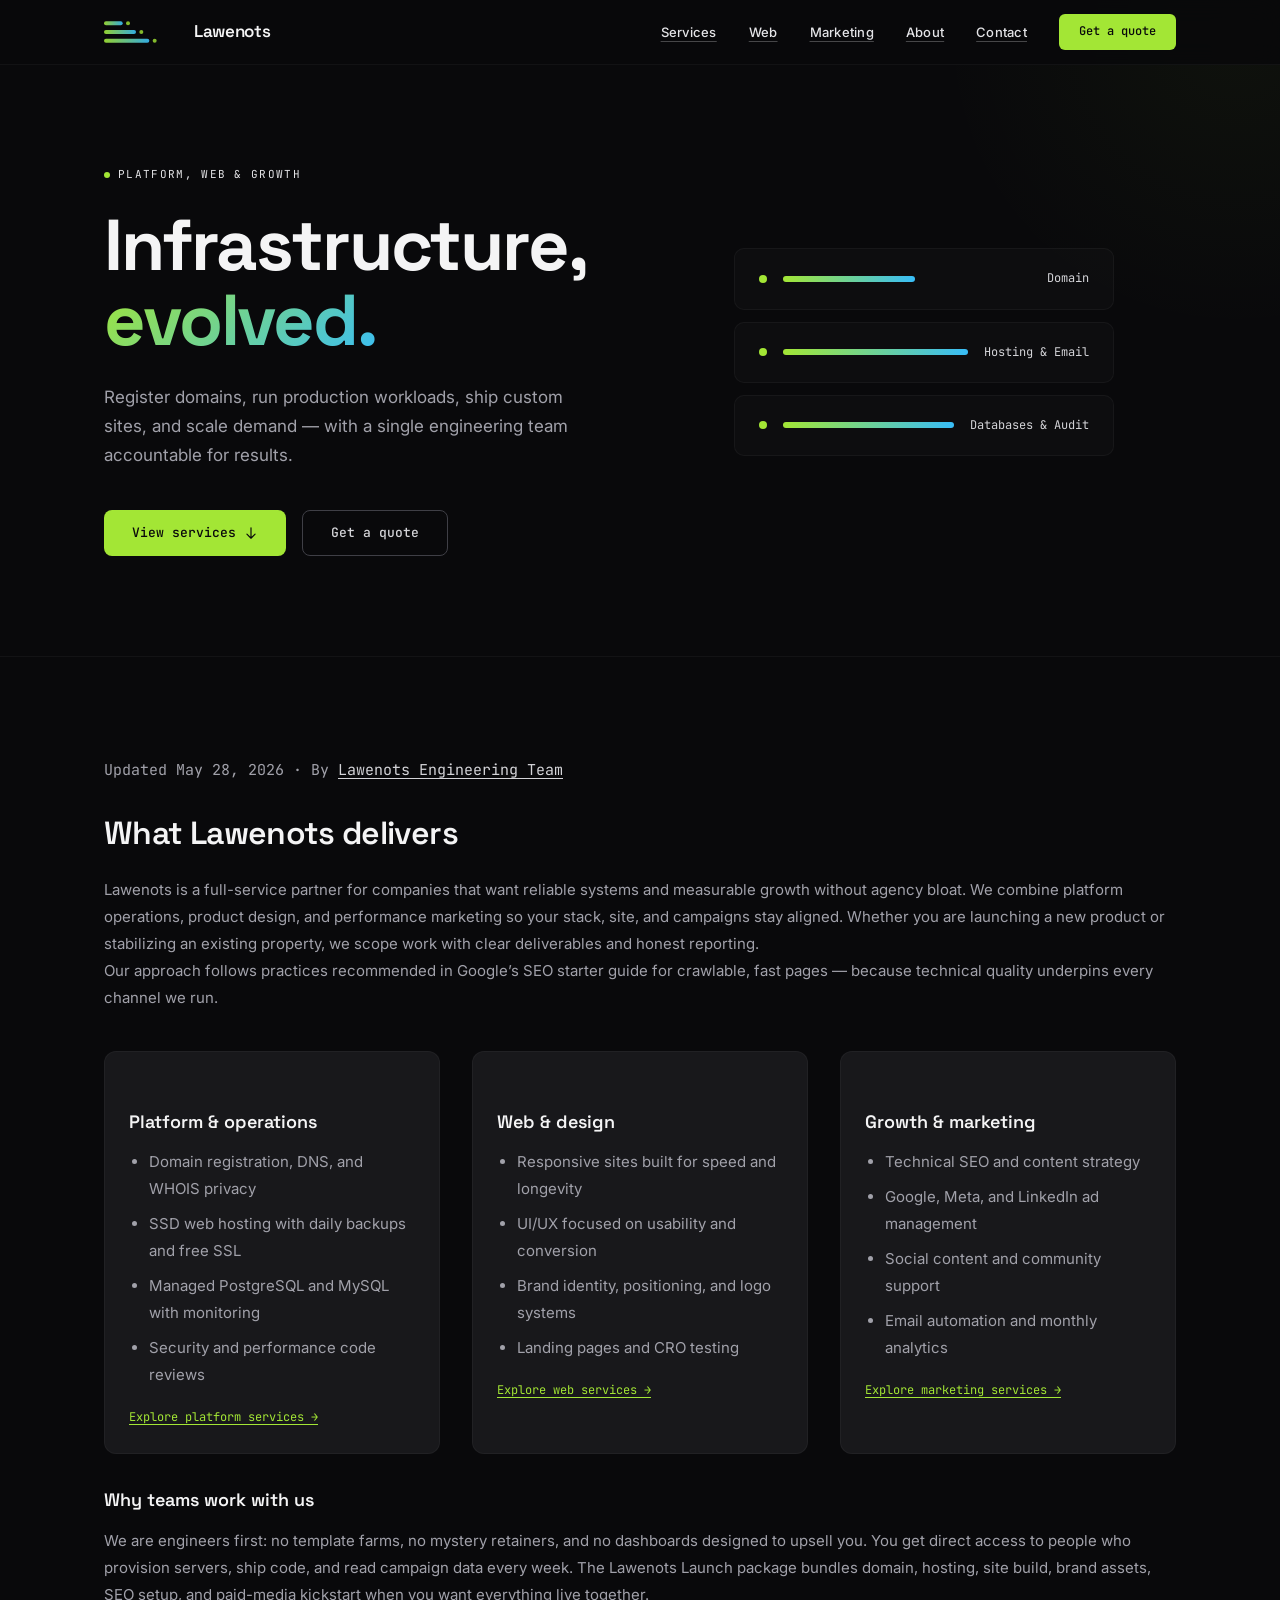
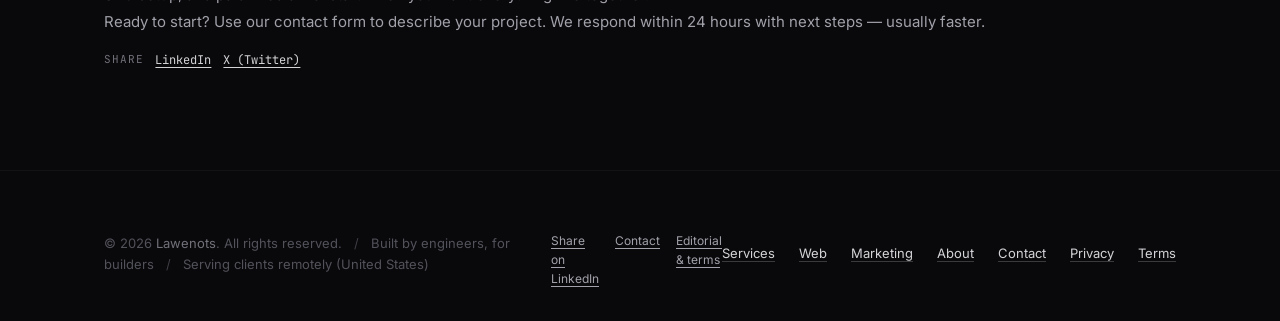
==== commit a474e8d4: "Improve SEO, security, accessibility, and content depth from site audit. Adds homepage copy and stru" ====
--- a/index.html
+++ b/index.html
@@ -4,39 +4,54 @@
   <meta charset="UTF-8">
   <meta name="viewport" content="width=device-width, initial-scale=1.0">
   <title>Lawenots — Infrastructure, evolved.</title>
-  <meta name="description" content="Domain registration, web hosting, hosted email, managed data stores, and code optimization. Built by a team with years of industry experience.">
-  <link rel="canonical" href="https://lawenots.com/">
-  <link rel="icon" type="image/svg+xml" href="favicon.svg">
+  <meta name="description" content="Domains, hosting, managed databases, code audits, custom websites, branding, SEO, and paid ads. Engineering-led services under one roof.">
+  <link rel="canonical" href="https://www.lawenots.com/">
+  <link rel="icon" type="image/svg+xml" href="/favicon.svg">
+  <link rel="alternate" type="text/plain" href="/llms.txt" title="LLM site summary">
   <meta property="og:title" content="Lawenots — Infrastructure, evolved.">
-  <meta property="og:description" content="Domain registration, web hosting, hosted email, managed data stores, and code optimization. Built by a team with years of industry experience.">
-  <meta property="og:url" content="https://lawenots.com/">
+  <meta property="og:description" content="Domains, hosting, managed databases, code audits, custom websites, branding, SEO, and paid ads. Engineering-led services under one roof.">
+  <meta property="og:url" content="https://www.lawenots.com/">
   <meta property="og:type" content="website">
-  <meta property="og:image" content="https://lawenots.com/logo.jpg">
+  <meta property="og:image" content="https://www.lawenots.com/logo.jpg">
   <meta name="twitter:card" content="summary_large_image">
-  <meta name="twitter:image" content="https://lawenots.com/logo.jpg">
+  <meta name="twitter:title" content="Lawenots — Infrastructure, evolved.">
+  <meta name="twitter:description" content="Domains, hosting, managed databases, code audits, custom websites, branding, SEO, and paid ads. Engineering-led services under one roof.">
+  <meta name="twitter:image" content="https://www.lawenots.com/logo.jpg">
+  <meta name="author" content="Lawenots Engineering Team">
+  <link rel="author" href="/about">
   <script type="application/ld+json">
   {
     "@context": "https://schema.org",
-    "@type": "Organization",
-    "name": "Lawenots",
-    "url": "https://lawenots.com",
-    "description": "Domain registration, web hosting, hosted email, managed DBs, and code optimization.",
-    "foundingDate": "2024"
+    "@graph": [
+      {
+        "@type": "Organization",
+        "name": "Lawenots",
+        "url": "https://www.lawenots.com",
+        "logo": "https://www.lawenots.com/logo.jpg",
+        "description": "Engineering-led platform services, web design, and digital marketing.",
+        "foundingDate": "2024"
+      },
+      {
+        "@type": "WebSite",
+        "name": "Lawenots",
+        "url": "https://www.lawenots.com"
+      }
+    ]
   }
   </script>
   <link rel="preconnect" href="https://fonts.googleapis.com">
   <link rel="preconnect" href="https://fonts.gstatic.com" crossorigin>
-  <link rel="preload" as="style" href="https://fonts.googleapis.com/css2?family=Inter:wght@300;400;500;600&family=JetBrains+Mono:wght@400;500&family=Space+Grotesk:wght@400;500;600;700&display=swap" crossorigin>
-  <link href="https://fonts.googleapis.com/css2?family=Inter:wght@300;400;500;600&family=JetBrains+Mono:wght@400;500&family=Space+Grotesk:wght@400;500;600;700&display=swap" rel="stylesheet">
-  <link rel="stylesheet" href="styles.css">
+  <link rel="preload" as="style" href="https://fonts.googleapis.com/css2?family=Inter:wght@400;500;600&amp;family=JetBrains+Mono:wght@400;500&amp;family=Space+Grotesk:wght@500;600;700&amp;display=swap" crossorigin>
+  <link href="https://fonts.googleapis.com/css2?family=Inter:wght@400;500;600&amp;family=JetBrains+Mono:wght@400;500&amp;family=Space+Grotesk:wght@500;600;700&amp;display=swap" rel="stylesheet">
+  <link rel="stylesheet" href="/styles.css">
 </head>
 <body>
-  <a href="#main-content" class="skip-link" style="position: absolute; top: -100%; left: 8px; padding: 8px 16px; background: var(--accent-lime); color: var(--surface-950); font-family: var(--font-mono); font-size: 12px; border-radius: 0 0 6px 6px; z-index: 200; transition: top 0.2s;">Skip to content</a>
-
-  <nav>
+  <a href="#main-content" class="skip-link">Skip to content</a>
+
+  <nav aria-label="Main navigation">
     <div class="container">
-      <a href="/" style="display: flex; align-items: center; gap: 10px;">
-        <svg xmlns="http://www.w3.org/2000/svg" viewBox="0 0 120 40" width="80" height="28">
+      <a href="/" class="nav-brand">
+        <svg xmlns="http://www.w3.org/2000/svg" viewBox="0 0 120 40" width="80" height="28" role="img" aria-label="Lawenots logo">
           <defs>
             <linearGradient id="nlg" x1="0" y1="0" x2="1" y2="0">
               <stop offset="0%" stop-color="#A3E635"/>
@@ -50,7 +65,7 @@
           <rect x="0" y="30" width="68" height="6" rx="3" fill="url(#nlg)" opacity="0.9"/>
           <circle cx="76" cy="33" r="3" fill="#A3E635" opacity="0.8"/>
         </svg>
-        <span style="font-family: var(--font-display); font-size: 17px; font-weight: 600; letter-spacing: -0.02em; color: var(--surface-100);">Lawenots</span>
+        <span class="nav-brand-text">Lawenots</span>
       </a>
 
       <div class="nav-links" id="navLinks">
@@ -62,8 +77,8 @@
         <a href="/contact" class="nav-cta">Get a quote</a>
       </div>
 
-      <button class="mobile-toggle" id="mobileToggle" aria-label="Menu">
-        <svg fill="none" stroke="currentColor" viewBox="0 0 24 24">
+      <button class="mobile-toggle" id="mobileToggle" aria-label="Open menu" aria-expanded="false" aria-controls="navLinks">
+        <svg fill="none" stroke="currentColor" viewBox="0 0 24 24" aria-hidden="true">
           <path stroke-linecap="round" stroke-linejoin="round" stroke-width="2" d="M4 6h16M4 12h16M4 18h16"/>
         </svg>
       </button>
@@ -71,53 +86,126 @@
   </nav>
 
   <main id="main-content">
-  <section class="hero">
-    <div class="container">
-      <div class="hero-grid">
-        <div class="animate-fade-in">
-          <div class="hero-badge">
-            <span class="hero-badge-dot"></span>
-            Infrastructure, web &amp; marketing
+    <section class="hero">
+      <div class="container">
+        <div class="hero-grid">
+          <div class="animate-fade-in">
+            <div class="hero-badge">
+              <span class="hero-badge-dot"></span>
+              Platform, web &amp; growth
+            </div>
+            <h1>Infrastructure,<br><span>evolved.</span></h1>
+            <p>
+              Register domains, run production workloads, ship custom sites, and
+              scale demand — with a single engineering team accountable for results.
+            </p>
+            <div class="hero-buttons">
+              <a href="/services" class="btn-primary">
+                View services
+                <svg width="14" height="14" fill="none" stroke="currentColor" viewBox="0 0 24 24" stroke-width="2" aria-hidden="true">
+                  <path stroke-linecap="round" stroke-linejoin="round" d="M19 14l-7 7m0 0l-7-7m7 7V3"/>
+                </svg>
+              </a>
+              <a href="/contact" class="btn-secondary">Get a quote</a>
+            </div>
           </div>
-          <h1>Infrastructure,<br><span>evolved.</span></h1>
-          <p>
-            Domains, hosting, managed databases, and code audits — plus custom
-            websites, branding, SEO, and paid ads. Built by engineers with years
-            of industry experience. One team, one roof.
-          </p>
-          <div class="hero-buttons">
-            <a href="/services" class="btn-primary">
-              View services
-              <svg width="14" height="14" fill="none" stroke="currentColor" viewBox="0 0 24 24" stroke-width="2">
-                <path stroke-linecap="round" stroke-linejoin="round" d="M19 14l-7 7m0 0l-7-7m7 7V3"/>
-              </svg>
-            </a>
-            <a href="/contact" class="btn-secondary">Get a quote</a>
-          </div>
-        </div>
-
-        <div class="hero-visual animate-fade-in">
-          <div class="stack-visual">
-            <div class="stack-row">
-              <div class="stack-dot"></div>
-              <div class="stack-bar w-1"></div>
-              <span class="stack-label">Domain</span>
-            </div>
-            <div class="stack-row">
-              <div class="stack-dot"></div>
-              <div class="stack-bar w-2"></div>
-              <span class="stack-label">Hosting &amp; Email</span>
-            </div>
-            <div class="stack-row">
-              <div class="stack-dot"></div>
-              <div class="stack-bar w-3"></div>
-              <span class="stack-label">Databases &amp; Audit</span>
+
+          <div class="hero-visual animate-fade-in">
+            <div class="stack-visual">
+              <div class="stack-row">
+                <div class="stack-dot"></div>
+                <div class="stack-bar w-1"></div>
+                <span class="stack-label">Domain</span>
+              </div>
+              <div class="stack-row">
+                <div class="stack-dot"></div>
+                <div class="stack-bar w-2"></div>
+                <span class="stack-label">Hosting &amp; Email</span>
+              </div>
+              <div class="stack-row">
+                <div class="stack-dot"></div>
+                <div class="stack-bar w-3"></div>
+                <span class="stack-label">Databases &amp; Audit</span>
+              </div>
             </div>
           </div>
         </div>
       </div>
-    </div>
-  </section>
+    </section>
+
+    <section class="section home-intro" aria-labelledby="offer-heading">
+      <div class="container">
+        <p class="meta">
+          <time datetime="2026-05-28">Updated May 28, 2026</time>
+          · By <a href="/about">Lawenots Engineering Team</a>
+        </p>
+        <h2 id="offer-heading">What Lawenots delivers</h2>
+        <p>
+          Lawenots is a full-service partner for companies that want reliable systems and
+          measurable growth without agency bloat. We combine platform operations, product
+          design, and performance marketing so your stack, site, and campaigns stay aligned.
+          Whether you are launching a new product or stabilizing an existing property, we scope
+          work with clear deliverables and honest reporting.
+        </p>
+        <p>
+          Our approach follows practices recommended in
+          <a href="https://developers.google.com/search/docs/fundamentals/seo-starter-guide" rel="noopener noreferrer">Google&rsquo;s SEO starter guide</a>
+          for crawlable, fast pages — because technical quality underpins every channel we run.
+        </p>
+
+        <div class="offer-grid">
+          <article class="offer-card">
+            <h3>Platform &amp; operations</h3>
+            <ul>
+              <li>Domain registration, DNS, and WHOIS privacy</li>
+              <li>SSD web hosting with daily backups and free SSL</li>
+              <li>Managed PostgreSQL and MySQL with monitoring</li>
+              <li>Security and performance code reviews</li>
+            </ul>
+            <a href="/services" class="card-link">Explore platform services →</a>
+          </article>
+          <article class="offer-card">
+            <h3>Web &amp; design</h3>
+            <ul>
+              <li>Responsive sites built for speed and longevity</li>
+              <li>UI/UX focused on usability and conversion</li>
+              <li>Brand identity, positioning, and logo systems</li>
+              <li>Landing pages and CRO testing</li>
+            </ul>
+            <a href="/web" class="card-link">Explore web services →</a>
+          </article>
+          <article class="offer-card">
+            <h3>Growth &amp; marketing</h3>
+            <ul>
+              <li>Technical SEO and content strategy</li>
+              <li>Google, Meta, and LinkedIn ad management</li>
+              <li>Social content and community support</li>
+              <li>Email automation and monthly analytics</li>
+            </ul>
+            <a href="/marketing" class="card-link">Explore marketing services →</a>
+          </article>
+        </div>
+
+        <h3>Why teams work with us</h3>
+        <p>
+          We are engineers first: no template farms, no mystery retainers, and no dashboards
+          designed to upsell you. You get direct access to people who provision servers, ship
+          code, and read campaign data every week. The
+          <a href="/about">Lawenots Launch package</a> bundles domain, hosting, site build,
+          brand assets, SEO setup, and paid-media kickstart when you want everything live together.
+        </p>
+        <p>
+          Ready to start? Use our <a href="/contact">contact form</a> to describe your project.
+          We respond within 24 hours with next steps — usually faster.
+        </p>
+
+        <div class="share-links" aria-label="Share this page">
+          <span style="font-family:var(--font-mono);font-size:11px;color:var(--surface-500);text-transform:uppercase;letter-spacing:0.08em;">Share</span>
+          <a href="https://www.linkedin.com/sharing/share-offsite/?url=https%3A%2F%2Fwww.lawenots.com%2F" rel="noopener noreferrer">LinkedIn</a>
+          <a href="https://twitter.com/intent/tweet?url=https%3A%2F%2Fwww.lawenots.com%2F&amp;text=Lawenots%20%E2%80%94%20Infrastructure%2C%20evolved." rel="noopener noreferrer">X (Twitter)</a>
+        </div>
+      </div>
+    </section>
   </main>
 
   <footer>
@@ -126,6 +214,13 @@
         &copy; 2026 <a href="/">Lawenots</a>. All rights reserved.
         <span style="margin: 0 8px; color: var(--surface-700);">/</span>
         Built by engineers, for builders
+        <span style="margin: 0 8px; color: var(--surface-700);">/</span>
+        Serving clients remotely (United States)
+      </div>
+      <div class="social-links" aria-label="Social links">
+        <a href="https://www.linkedin.com/sharing/share-offsite/?url=https%3A%2F%2Fwww.lawenots.com%2F" rel="noopener noreferrer">Share on LinkedIn</a>
+        <a href="/contact">Contact</a>
+        <a href="/terms">Editorial &amp; terms</a>
       </div>
       <div class="footer-links">
         <a href="/services">Services</a>
@@ -139,6 +234,6 @@
     </div>
   </footer>
 
-  <script defer src="script.js"></script>
+  <script defer src="/script.js"></script>
 </body>
 </html>
--- a/styles.css
+++ b/styles.css
@@ -8,10 +8,11 @@
 nav{position:fixed;top:0;left:0;right:0;z-index:100;background:rgba(9,9,11,0.85);backdrop-filter:blur(12px);-webkit-backdrop-filter:blur(12px);border-bottom:1px solid rgba(255,255,255,0.04)}
 nav .container{display:flex;align-items:center;justify-content:space-between;height:64px}
 .nav-links{display:flex;align-items:center;gap:32px}
-.nav-links a{font-size:13px;font-weight:500;letter-spacing:0.02em;color:var(--surface-400);transition:color 0.2s;position:relative}
-.nav-links a::after{content:'';position:absolute;bottom:-4px;left:0;right:0;height:1px;background:var(--accent-lime);transform:scaleX(0);transition:transform 0.3s ease}
-.nav-links a:hover{color:var(--surface-100)}
-.nav-links a:hover::after{transform:scaleX(1)}
+.nav-links a:not(.nav-cta){font-size:13px;font-weight:500;letter-spacing:0.02em;color:var(--surface-200);transition:color 0.2s;position:relative;text-decoration:underline;text-decoration-color:rgba(255,255,255,0.25);text-underline-offset:4px}
+.nav-links a:not(.nav-cta)::after{content:'';position:absolute;bottom:-4px;left:0;right:0;height:1px;background:var(--accent-lime);transform:scaleX(0);transition:transform 0.3s ease}
+.nav-links a:not(.nav-cta):hover{color:var(--surface-50)}
+.nav-links a:not(.nav-cta):hover::after{transform:scaleX(1)}
+.nav-links a:not(.nav-cta):focus-visible{outline:2px solid var(--accent-lime);outline-offset:3px}
 .nav-cta{font-family:var(--font-mono);font-size:12px;padding:8px 20px;border-radius:6px;background:var(--accent-lime);color:var(--surface-950);font-weight:500;transition:opacity 0.2s}
 .nav-cta:hover{opacity:0.85}
 .mobile-toggle{display:none;background:none;border:none;cursor:pointer;color:var(--surface-400)}
@@ -19,7 +20,7 @@
 .hero{padding:160px 0 100px;position:relative;overflow:hidden}
 .hero::before{content:'';position:absolute;top:-40%;right:-20%;width:600px;height:600px;background:radial-gradient(circle,rgba(163,230,53,0.04) 0%,transparent 70%);pointer-events:none}
 .hero-grid{display:grid;grid-template-columns:1fr 1fr;gap:64px;align-items:center}
-.hero-badge{display:inline-flex;align-items:center;gap:8px;font-family:var(--font-mono);font-size:11px;letter-spacing:0.12em;text-transform:uppercase;color:var(--accent-lime);margin-bottom:24px}
+.hero-badge{display:inline-flex;align-items:center;gap:8px;font-family:var(--font-mono);font-size:11px;letter-spacing:0.12em;text-transform:uppercase;color:var(--surface-200);margin-bottom:24px}
 .hero-badge-dot{width:6px;height:6px;border-radius:50%;background:var(--accent-lime);animation:pulse-dot 2s ease-in-out infinite}
 .hero h1{font-family:var(--font-display);font-size:clamp(40px,6vw,72px);font-weight:700;line-height:1.05;letter-spacing:-0.03em;margin-bottom:24px}
 .hero h1 span{background:linear-gradient(135deg,var(--accent-lime),var(--accent-sky));-webkit-background-clip:text;-webkit-text-fill-color:transparent;background-clip:text}
@@ -38,7 +39,7 @@
 .stack-bar.w-2{width:65%}
 .stack-bar.w-3{width:85%}
 .stack-dot{width:8px;height:8px;border-radius:50%;background:var(--accent-lime);flex-shrink:0}
-.stack-label{font-family:var(--font-mono);font-size:12px;color:var(--surface-400);white-space:nowrap;margin-left:auto}
+.stack-label{font-family:var(--font-mono);font-size:12px;color:var(--surface-300);white-space:nowrap;margin-left:auto}
 .section{padding:100px 0}
 .section-header{text-align:center;margin-bottom:64px}
 .section-tag{font-family:var(--font-mono);font-size:11px;letter-spacing:0.12em;text-transform:uppercase;color:var(--accent-lime);margin-bottom:16px}
@@ -57,7 +58,9 @@
 .service-card .bullet-list span::before{content:'>';font-family:var(--font-mono);color:var(--accent-lime);font-size:11px;opacity:0.6}
 .about{border-top:1px solid rgba(255,255,255,0.04);border-bottom:1px solid rgba(255,255,255,0.04)}
 .about-grid{display:grid;grid-template-columns:1fr 1fr;gap:64px;align-items:center}
-.about h2{font-family:var(--font-display);font-size:clamp(24px,3vw,36px);font-weight:600;letter-spacing:-0.02em;margin-bottom:20px}
+.about h1,.about h2{font-family:var(--font-display);font-size:clamp(24px,3vw,36px);font-weight:600;letter-spacing:-0.02em;margin-bottom:20px}
+.prose-legal h1{font-family:var(--font-display);font-size:clamp(24px,3vw,36px);font-weight:600;margin-bottom:16px}
+.prose-legal .meta{font-family:var(--font-mono);font-size:11px;color:var(--surface-500);margin-bottom:24px}
 .about p{color:var(--surface-400);font-size:15px;line-height:1.8;margin-bottom:16px}
 .about-stats{display:grid;grid-template-columns:repeat(2,1fr);gap:24px}
 .stat{text-align:center;padding:28px 16px;border-radius:12px;background:var(--surface-900);border:1px solid rgba(255,255,255,0.04)}
@@ -87,8 +90,29 @@
 footer .legal a{color:var(--surface-500);transition:color 0.2s}
 footer .legal a:hover{color:var(--surface-300)}
 footer .footer-links{display:flex;gap:24px}
-footer .footer-links a{font-size:13px;color:var(--surface-500);transition:color 0.2s}
-footer .footer-links a:hover{color:var(--surface-300)}
+footer .footer-links a{font-size:13px;color:var(--surface-300);transition:color 0.2s;text-decoration:underline;text-decoration-color:rgba(255,255,255,0.2);text-underline-offset:3px}
+footer .footer-links a:hover{color:var(--surface-100)}
+footer .social-links{display:flex;gap:16px;margin-top:12px}
+footer .social-links a{font-size:12px;color:var(--surface-400);text-decoration:underline;text-underline-offset:3px}
+footer .social-links a:hover{color:var(--surface-200)}
+.skip-link{position:absolute;top:-100%;left:8px;padding:8px 16px;background:var(--accent-lime);color:var(--surface-950);font-family:var(--font-mono);font-size:12px;border-radius:0 0 6px 6px;z-index:200;transition:top 0.2s}
+.nav-brand{display:flex;align-items:center;gap:10px}
+.nav-brand-text{font-family:var(--font-display);font-size:17px;font-weight:600;letter-spacing:-0.02em;color:var(--surface-100)}
+.home-intro{border-top:1px solid rgba(255,255,255,0.04)}
+.home-intro h2{font-family:var(--font-display);font-size:clamp(22px,3vw,32px);font-weight:600;letter-spacing:-0.02em;margin-bottom:16px}
+.home-intro h3{font-family:var(--font-display);font-size:18px;font-weight:600;margin:32px 0 12px}
+.home-intro p,.home-intro li{color:var(--surface-400);font-size:15px;line-height:1.8}
+.home-intro ul{margin:0 0 8px 1.25rem;display:flex;flex-direction:column;gap:8px}
+.meta{font-family:var(--font-mono);font-size:11px;color:var(--surface-500);margin-bottom:24px}
+.meta a{color:var(--surface-300);text-decoration:underline;text-underline-offset:3px}
+.home-intro .offer-grid{display:grid;grid-template-columns:repeat(3,1fr);gap:32px;margin-top:40px}
+.home-intro .offer-card{padding:24px;border-radius:12px;background:var(--surface-900);border:1px solid rgba(255,255,255,0.04)}
+.home-intro .offer-card a.card-link{display:inline-block;margin-top:12px;font-family:var(--font-mono);font-size:12px;color:var(--accent-lime);text-decoration:underline;text-underline-offset:3px}
+.share-links{display:flex;gap:12px;flex-wrap:wrap;margin-top:16px}
+.share-links a{font-family:var(--font-mono);font-size:12px;color:var(--surface-300);text-decoration:underline;text-underline-offset:3px}
+.prose-legal h2{font-family:var(--font-display);font-size:22px;font-weight:600;margin:32px 0 12px}
+.prose-legal p{color:var(--surface-400);font-size:15px;line-height:1.8;margin-bottom:16px}
+@media(max-width:900px){.home-intro .offer-grid{grid-template-columns:1fr}}
 .skip-link:focus{top:0;outline:none}
 @keyframes pulse-dot{0%,100%{opacity:0.4}50%{opacity:1}}
 @keyframes fade-in{from{opacity:0}to{opacity:1}}
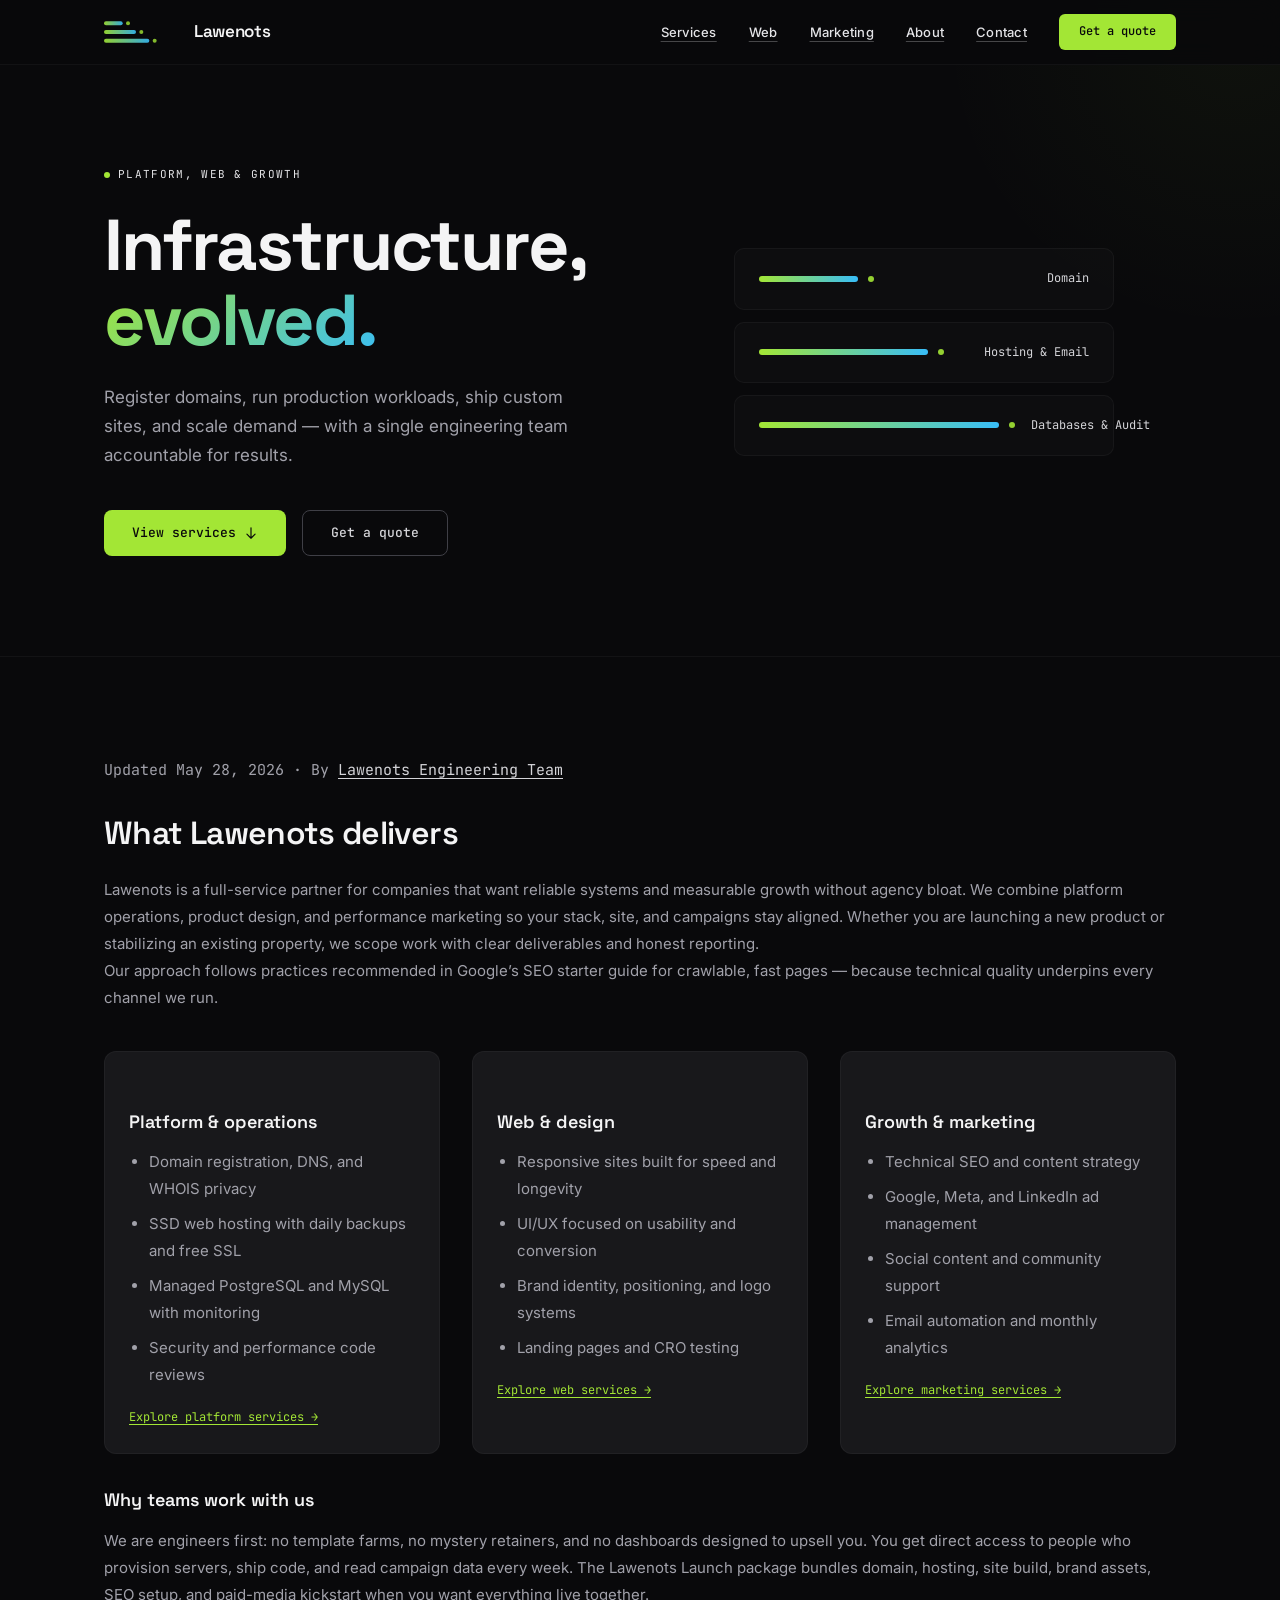
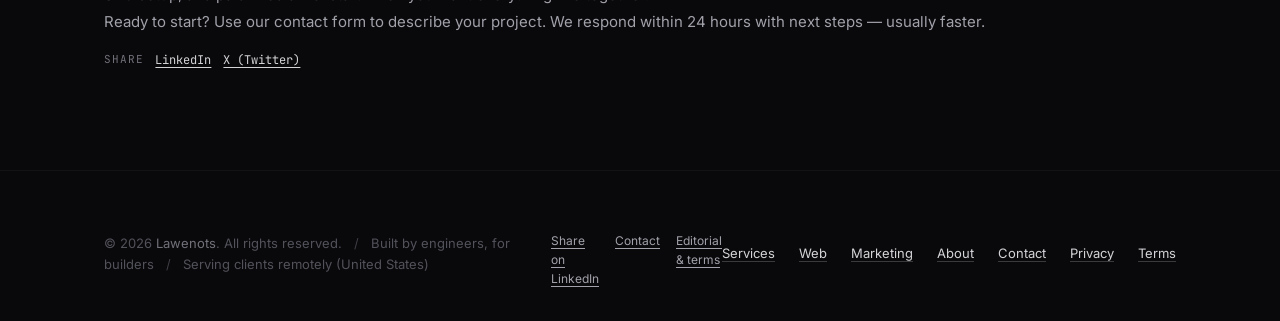
==== commit 3161c670: "Align homepage hero stack graphic with the Lawenots logo mark. Bars use logo proportions (28/48/68) " ====
--- a/index.html
+++ b/index.html
@@ -12,11 +12,14 @@
   <meta property="og:description" content="Domains, hosting, managed databases, code audits, custom websites, branding, SEO, and paid ads. Engineering-led services under one roof.">
   <meta property="og:url" content="https://www.lawenots.com/">
   <meta property="og:type" content="website">
-  <meta property="og:image" content="https://www.lawenots.com/logo.jpg">
+  <meta property="og:image" content="https://www.lawenots.com/og-image.jpg">
+  <meta property="og:image:width" content="1200">
+  <meta property="og:image:height" content="630">
+  <meta property="og:image:alt" content="Lawenots — Infrastructure, evolved.">
   <meta name="twitter:card" content="summary_large_image">
   <meta name="twitter:title" content="Lawenots — Infrastructure, evolved.">
   <meta name="twitter:description" content="Domains, hosting, managed databases, code audits, custom websites, branding, SEO, and paid ads. Engineering-led services under one roof.">
-  <meta name="twitter:image" content="https://www.lawenots.com/logo.jpg">
+  <meta name="twitter:image" content="https://www.lawenots.com/og-image.jpg">
   <meta name="author" content="Lawenots Engineering Team">
   <link rel="author" href="/about">
   <script type="application/ld+json">
@@ -27,7 +30,7 @@
         "@type": "Organization",
         "name": "Lawenots",
         "url": "https://www.lawenots.com",
-        "logo": "https://www.lawenots.com/logo.jpg",
+        "logo": "https://www.lawenots.com/og-image.jpg",
         "description": "Engineering-led platform services, web design, and digital marketing.",
         "foundingDate": "2024"
       },
@@ -113,18 +116,24 @@
           <div class="hero-visual animate-fade-in">
             <div class="stack-visual">
               <div class="stack-row">
-                <div class="stack-dot"></div>
-                <div class="stack-bar w-1"></div>
+                <div class="stack-bar-track">
+                  <div class="stack-bar w-1"></div>
+                  <span class="stack-dot" aria-hidden="true"></span>
+                </div>
                 <span class="stack-label">Domain</span>
               </div>
               <div class="stack-row">
-                <div class="stack-dot"></div>
-                <div class="stack-bar w-2"></div>
+                <div class="stack-bar-track">
+                  <div class="stack-bar w-2"></div>
+                  <span class="stack-dot" aria-hidden="true"></span>
+                </div>
                 <span class="stack-label">Hosting &amp; Email</span>
               </div>
               <div class="stack-row">
-                <div class="stack-dot"></div>
-                <div class="stack-bar w-3"></div>
+                <div class="stack-bar-track">
+                  <div class="stack-bar w-3"></div>
+                  <span class="stack-dot" aria-hidden="true"></span>
+                </div>
                 <span class="stack-label">Databases &amp; Audit</span>
               </div>
             </div>
--- a/styles.css
+++ b/styles.css
@@ -32,14 +32,15 @@
 .btn-secondary:hover{border-color:var(--surface-500);color:var(--surface-100)}
 .hero-visual{display:flex;justify-content:center;align-items:center}
 .stack-visual{width:100%;max-width:380px}
-.stack-row{display:flex;align-items:center;gap:16px;padding:20px 24px;border-radius:10px;background:rgba(255,255,255,0.02);border:1px solid rgba(255,255,255,0.04);margin-bottom:12px;transition:background 0.3s,border-color 0.3s}
+.stack-row{display:flex;align-items:center;justify-content:space-between;gap:16px;padding:20px 24px;border-radius:10px;background:rgba(255,255,255,0.02);border:1px solid rgba(255,255,255,0.04);margin-bottom:12px;transition:background 0.3s,border-color 0.3s}
 .stack-row:hover{background:rgba(163,230,53,0.04);border-color:rgba(163,230,53,0.12)}
-.stack-bar{height:6px;border-radius:3px;background:linear-gradient(90deg,var(--accent-lime),var(--accent-sky));transition:width 0.6s ease}
-.stack-bar.w-1{width:40%}
-.stack-bar.w-2{width:65%}
-.stack-bar.w-3{width:85%}
-.stack-dot{width:8px;height:8px;border-radius:50%;background:var(--accent-lime);flex-shrink:0}
-.stack-label{font-family:var(--font-mono);font-size:12px;color:var(--surface-300);white-space:nowrap;margin-left:auto}
+.stack-bar-track{display:inline-flex;align-items:center;gap:10px;flex-shrink:0}
+.stack-bar{height:6px;border-radius:3px;background:linear-gradient(90deg,var(--accent-lime),var(--accent-sky));flex-shrink:0;transition:width 0.6s ease}
+.stack-bar.w-1{width:99px}
+.stack-bar.w-2{width:169px}
+.stack-bar.w-3{width:240px}
+.stack-dot{width:6px;height:6px;border-radius:50%;background:var(--accent-lime);opacity:0.9;flex-shrink:0}
+.stack-label{font-family:var(--font-mono);font-size:12px;color:var(--surface-300);white-space:nowrap;flex-shrink:0}
 .section{padding:100px 0}
 .section-header{text-align:center;margin-bottom:64px}
 .section-tag{font-family:var(--font-mono);font-size:11px;letter-spacing:0.12em;text-transform:uppercase;color:var(--accent-lime);margin-bottom:16px}
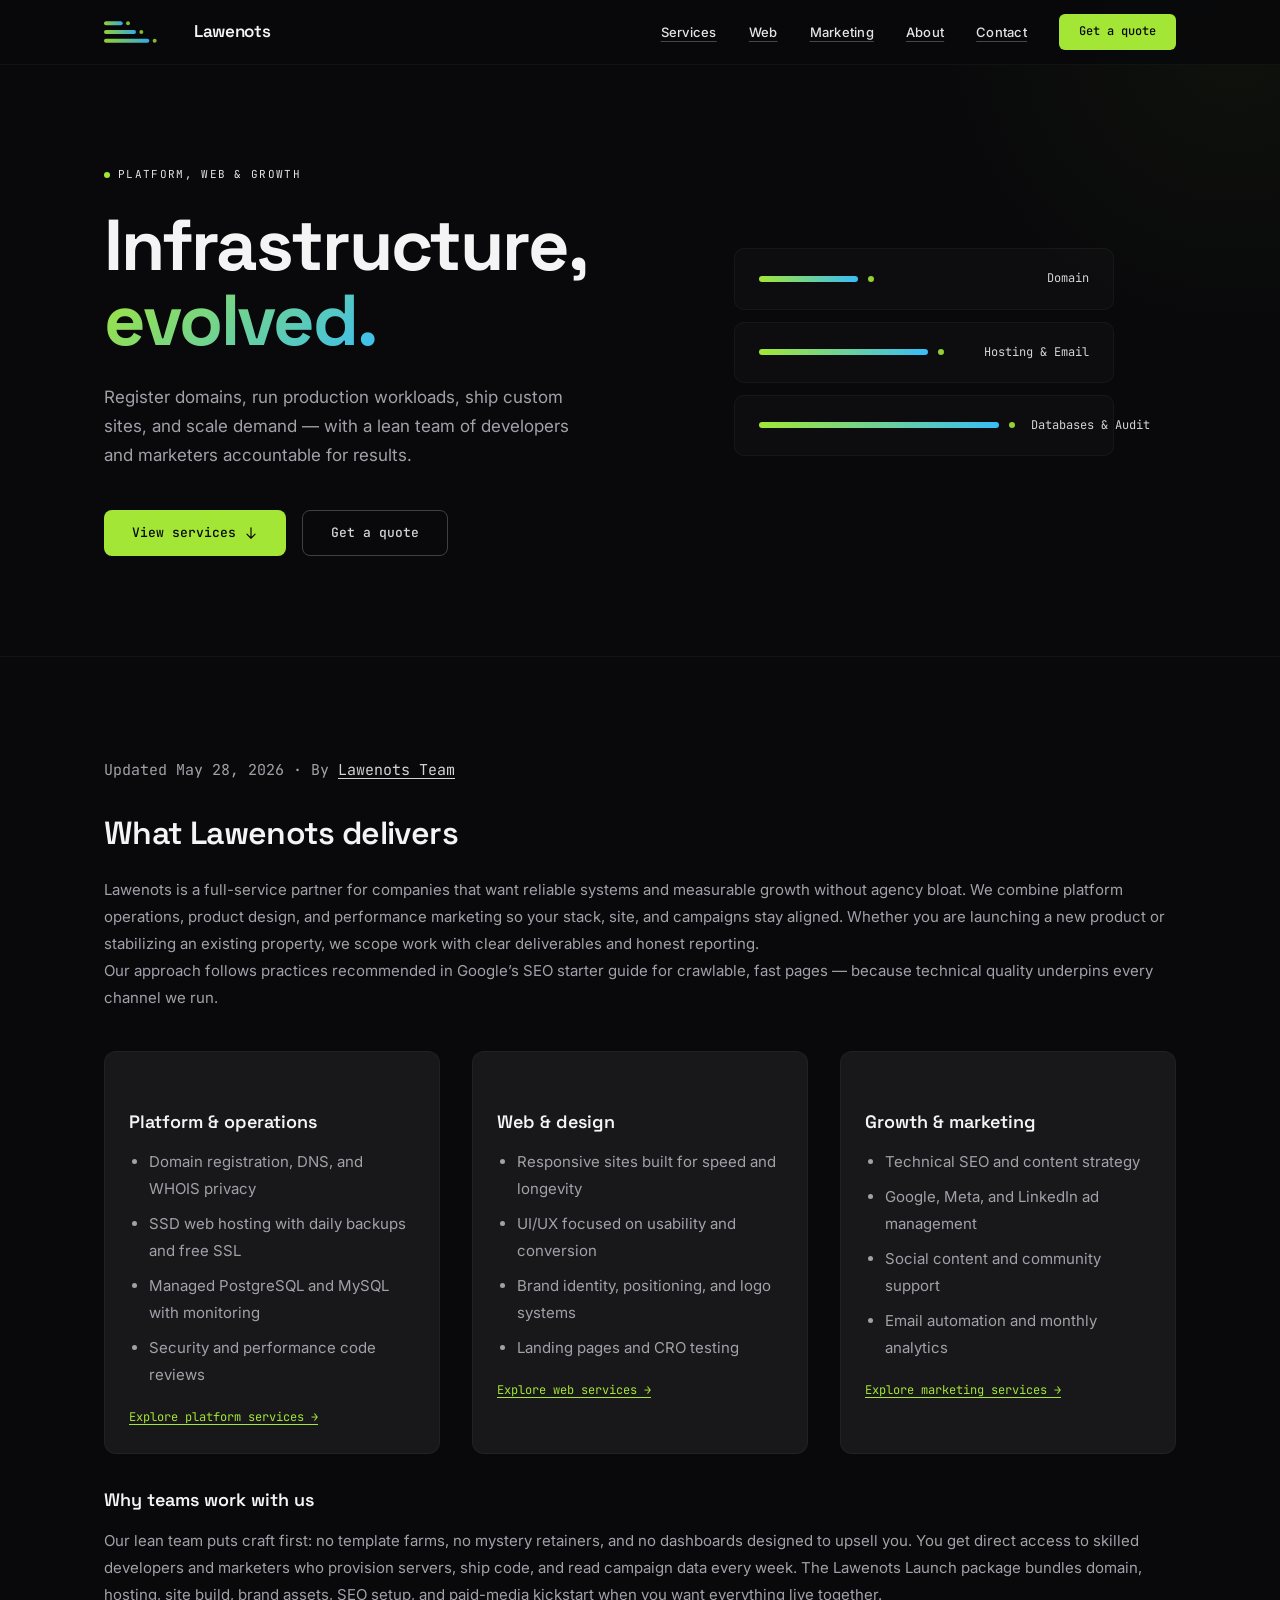
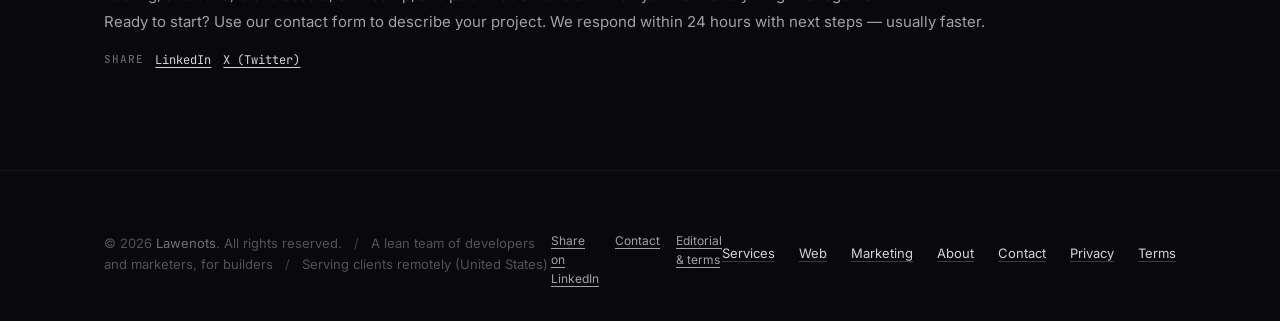
==== commit 03d409e4: "Replace engineer wording with developers and marketers across the site. Reflects a lean team of skil" ====
--- a/index.html
+++ b/index.html
@@ -4,12 +4,12 @@
   <meta charset="UTF-8">
   <meta name="viewport" content="width=device-width, initial-scale=1.0">
   <title>Lawenots — Infrastructure, evolved.</title>
-  <meta name="description" content="Domains, hosting, managed databases, code audits, custom websites, branding, SEO, and paid ads. Engineering-led services under one roof.">
+  <meta name="description" content="Domains, hosting, managed databases, code audits, custom websites, branding, SEO, and paid ads. Skilled developers and marketers, under one roof.">
   <link rel="canonical" href="https://www.lawenots.com/">
   <link rel="icon" type="image/svg+xml" href="/favicon.svg">
   <link rel="alternate" type="text/plain" href="/llms.txt" title="LLM site summary">
   <meta property="og:title" content="Lawenots — Infrastructure, evolved.">
-  <meta property="og:description" content="Domains, hosting, managed databases, code audits, custom websites, branding, SEO, and paid ads. Engineering-led services under one roof.">
+  <meta property="og:description" content="Domains, hosting, managed databases, code audits, custom websites, branding, SEO, and paid ads. Skilled developers and marketers, under one roof.">
   <meta property="og:url" content="https://www.lawenots.com/">
   <meta property="og:type" content="website">
   <meta property="og:image" content="https://www.lawenots.com/og-image.jpg">
@@ -18,9 +18,9 @@
   <meta property="og:image:alt" content="Lawenots — Infrastructure, evolved.">
   <meta name="twitter:card" content="summary_large_image">
   <meta name="twitter:title" content="Lawenots — Infrastructure, evolved.">
-  <meta name="twitter:description" content="Domains, hosting, managed databases, code audits, custom websites, branding, SEO, and paid ads. Engineering-led services under one roof.">
+  <meta name="twitter:description" content="Domains, hosting, managed databases, code audits, custom websites, branding, SEO, and paid ads. Skilled developers and marketers, under one roof.">
   <meta name="twitter:image" content="https://www.lawenots.com/og-image.jpg">
-  <meta name="author" content="Lawenots Engineering Team">
+  <meta name="author" content="Lawenots Team">
   <link rel="author" href="/about">
   <script type="application/ld+json">
   {
@@ -31,7 +31,7 @@
         "name": "Lawenots",
         "url": "https://www.lawenots.com",
         "logo": "https://www.lawenots.com/og-image.jpg",
-        "description": "Engineering-led platform services, web design, and digital marketing.",
+        "description": "Platform services, web design, and digital marketing from a lean team of developers and marketers.",
         "foundingDate": "2024"
       },
       {
@@ -100,7 +100,7 @@
             <h1>Infrastructure,<br><span>evolved.</span></h1>
             <p>
               Register domains, run production workloads, ship custom sites, and
-              scale demand — with a single engineering team accountable for results.
+              scale demand — with a lean team of developers and marketers accountable for results.
             </p>
             <div class="hero-buttons">
               <a href="/services" class="btn-primary">
@@ -146,7 +146,7 @@
       <div class="container">
         <p class="meta">
           <time datetime="2026-05-28">Updated May 28, 2026</time>
-          · By <a href="/about">Lawenots Engineering Team</a>
+          · By <a href="/about">Lawenots Team</a>
         </p>
         <h2 id="offer-heading">What Lawenots delivers</h2>
         <p>
@@ -197,9 +197,9 @@
 
         <h3>Why teams work with us</h3>
         <p>
-          We are engineers first: no template farms, no mystery retainers, and no dashboards
-          designed to upsell you. You get direct access to people who provision servers, ship
-          code, and read campaign data every week. The
+          Our lean team puts craft first: no template farms, no mystery retainers, and no dashboards
+          designed to upsell you. You get direct access to skilled developers and marketers who
+          provision servers, ship code, and read campaign data every week. The
           <a href="/about">Lawenots Launch package</a> bundles domain, hosting, site build,
           brand assets, SEO setup, and paid-media kickstart when you want everything live together.
         </p>
@@ -222,7 +222,7 @@
       <div class="legal">
         &copy; 2026 <a href="/">Lawenots</a>. All rights reserved.
         <span style="margin: 0 8px; color: var(--surface-700);">/</span>
-        Built by engineers, for builders
+        A lean team of developers and marketers, for builders
         <span style="margin: 0 8px; color: var(--surface-700);">/</span>
         Serving clients remotely (United States)
       </div>
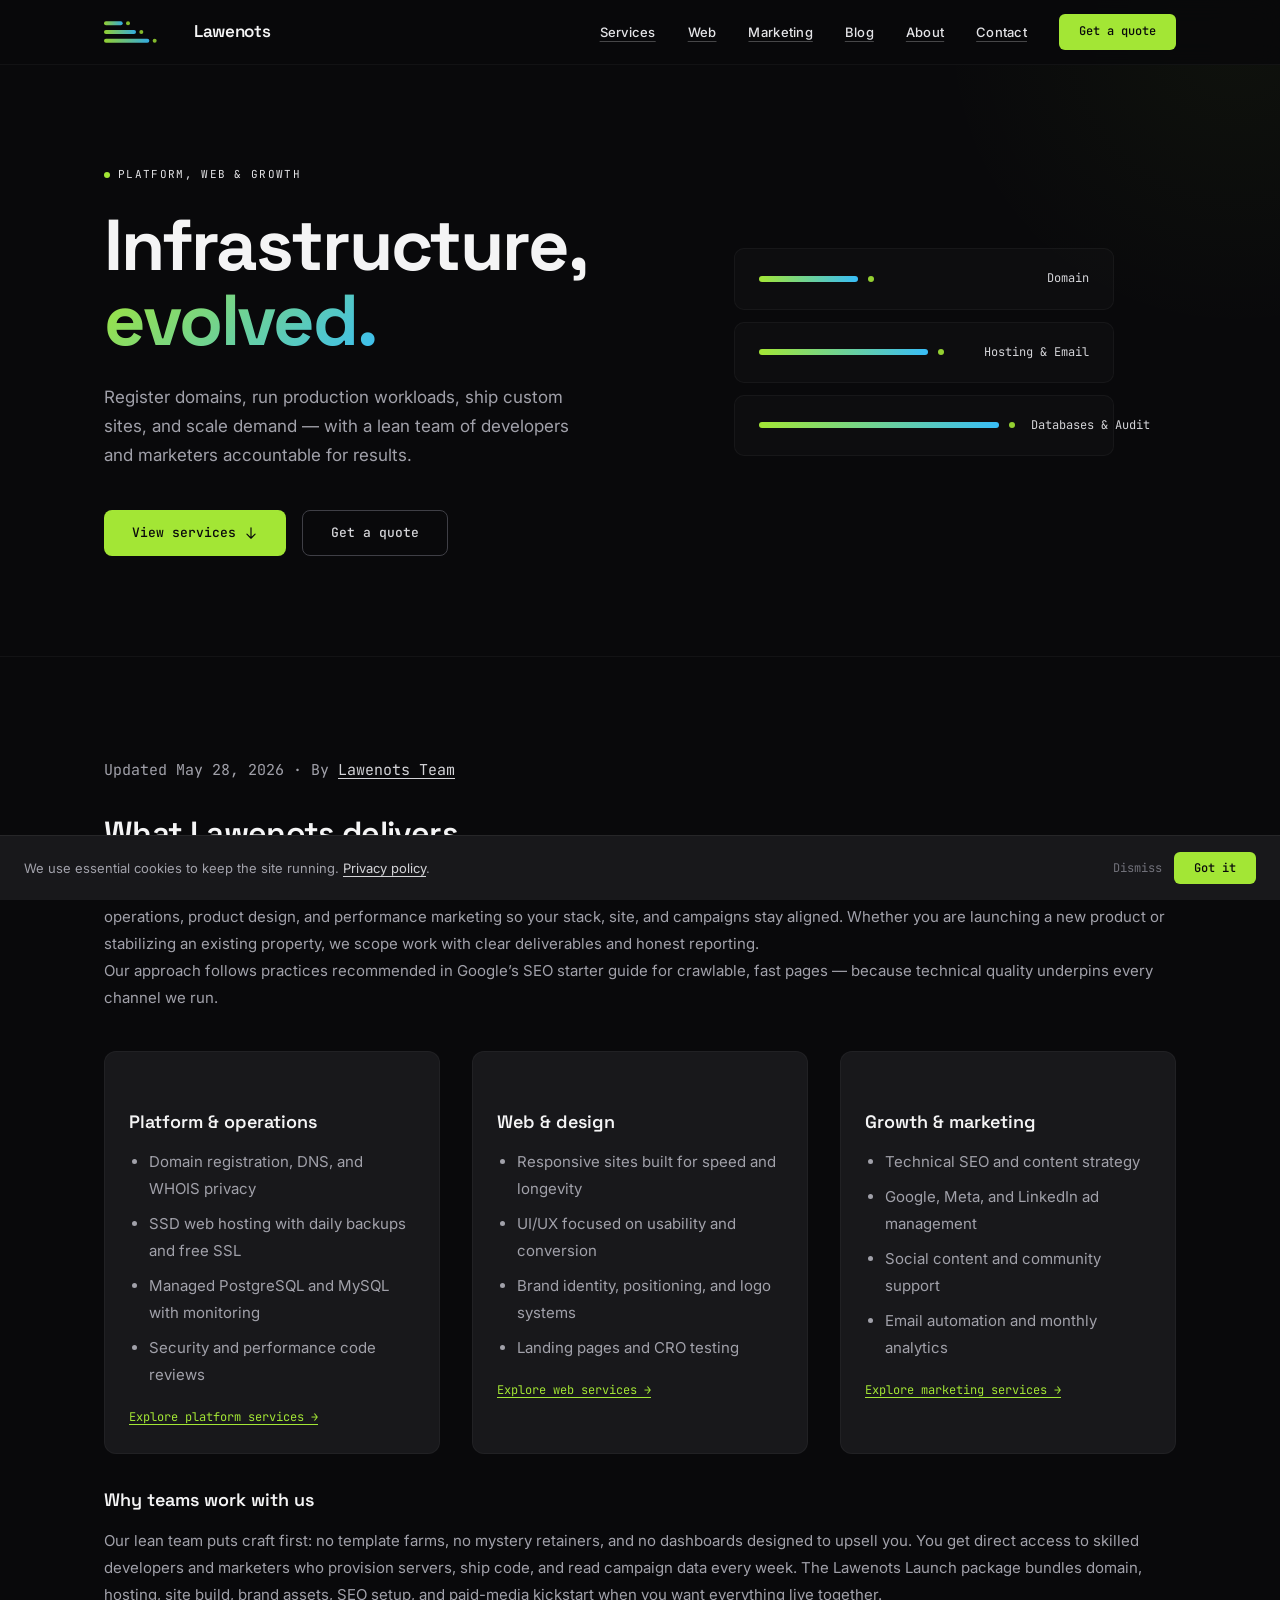
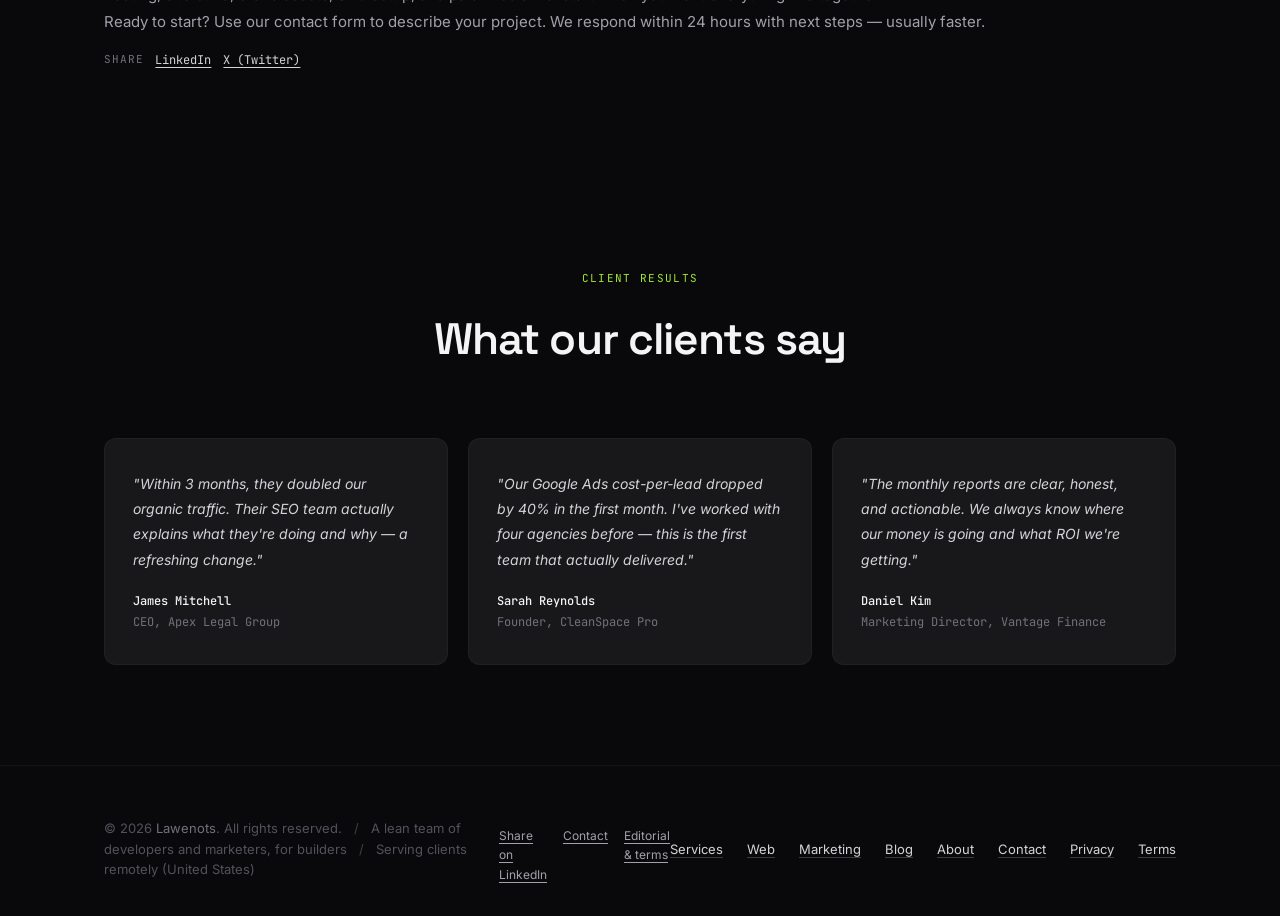
==== commit 2ed1e5d6: "Add blog section, breadcrumbs, contact form handler, and 404 page. Introduces blog index and posts, " ====
--- a/index.html
+++ b/index.html
@@ -75,6 +75,7 @@
         <a href="/services">Services</a>
         <a href="/web">Web</a>
         <a href="/marketing">Marketing</a>
+        <a href="/blog">Blog</a>
         <a href="/about">About</a>
         <a href="/contact">Contact</a>
         <a href="/contact" class="nav-cta">Get a quote</a>
@@ -215,6 +216,38 @@
         </div>
       </div>
     </section>
+  <section class="section" aria-labelledby="testimonials-heading">
+    <div class="container">
+      <div class="section-header">
+        <div class="section-tag">Client results</div>
+        <h2 id="testimonials-heading">What our clients say</h2>
+      </div>
+      <div class="testimonials-grid">
+        <div class="testimonial-card animate-slide-up delay-1">
+          <p>"Within 3 months, they doubled our organic traffic. Their SEO team actually explains what they're doing and why — a refreshing change."</p>
+          <div class="testimonial-author">
+            <strong>James Mitchell</strong>
+            <span>CEO, Apex Legal Group</span>
+          </div>
+        </div>
+        <div class="testimonial-card animate-slide-up delay-2">
+          <p>"Our Google Ads cost-per-lead dropped by 40% in the first month. I've worked with four agencies before — this is the first team that actually delivered."</p>
+          <div class="testimonial-author">
+            <strong>Sarah Reynolds</strong>
+            <span>Founder, CleanSpace Pro</span>
+          </div>
+        </div>
+        <div class="testimonial-card animate-slide-up delay-3">
+          <p>"The monthly reports are clear, honest, and actionable. We always know where our money is going and what ROI we're getting."</p>
+          <div class="testimonial-author">
+            <strong>Daniel Kim</strong>
+            <span>Marketing Director, Vantage Finance</span>
+          </div>
+        </div>
+      </div>
+    </div>
+  </section>
+
   </main>
 
   <footer>
@@ -235,6 +268,7 @@
         <a href="/services">Services</a>
         <a href="/web">Web</a>
         <a href="/marketing">Marketing</a>
+        <a href="/blog">Blog</a>
         <a href="/about">About</a>
         <a href="/contact">Contact</a>
         <a href="/privacy">Privacy</a>
--- a/styles.css
+++ b/styles.css
@@ -172,3 +172,8 @@
 .page-hero h1{font-size:clamp(32px,5vw,56px)}
 @media(max-width:900px){.process-grid{grid-template-columns:repeat(2,1fr)}.testimonials-grid{grid-template-columns:1fr}.pricing-grid{grid-template-columns:1fr}.bundle-grid{grid-template-columns:repeat(2,1fr)}.stats-row{gap:24px}}
 @media(max-width:600px){.services-grid{grid-template-columns:1fr}.form-row{grid-template-columns:1fr}.about-stats{grid-template-columns:1fr 1fr}footer .container{flex-direction:column;gap:16px;text-align:center}.hero-visual{display:none}.process-grid{grid-template-columns:1fr}.bundle-grid{grid-template-columns:1fr}.stats-row{flex-direction:column;align-items:center}}
+nav.scrolled{border-bottom-color:rgba(255,255,255,0.1)}
+.scroll-top{position:fixed;bottom:24px;right:24px;width:40px;height:40px;border-radius:50%;background:var(--surface-800);border:1px solid rgba(255,255,255,0.08);color:var(--surface-300);cursor:pointer;display:flex;align-items:center;justify-content:center;opacity:0;transform:translateY(8px);transition:opacity 0.2s,transform 0.2s;z-index:90;padding:0}.scroll-top.visible{opacity:1;transform:translateY(0)}.scroll-top:hover{background:var(--surface-700);color:var(--surface-100)}.scroll-top svg{width:16px;height:16px}
+.cookie-notice{position:fixed;bottom:0;left:0;right:0;z-index:150;background:var(--surface-900);border-top:1px solid rgba(255,255,255,0.06);padding:16px 24px;display:flex;align-items:center;justify-content:space-between;gap:16px;font-size:13px;color:var(--surface-400);transform:translateY(100%);transition:transform 0.3s ease}.cookie-notice.visible{transform:translateY(0)}.cookie-notice a{color:var(--surface-300);text-decoration:underline;text-underline-offset:3px}.cookie-notice-actions{display:flex;align-items:center;gap:12px;flex-shrink:0}.cookie-accept{font-family:var(--font-mono);font-size:12px;padding:8px 20px;border-radius:6px;background:var(--accent-lime);color:var(--surface-950);border:none;cursor:pointer;font-weight:500}.cookie-dismiss{font-family:var(--font-mono);font-size:12px;color:var(--surface-500);background:none;border:none;cursor:pointer}
+.breadcrumb{display:flex;align-items:center;gap:8px;font-family:var(--font-mono);font-size:11px;color:var(--surface-600);margin-bottom:32px}.breadcrumb a{color:var(--surface-500);transition:color 0.2s}.breadcrumb a:hover{color:var(--surface-300)}.breadcrumb-sep{color:var(--surface-700)}
+.blog-grid{display:grid;grid-template-columns:repeat(3,1fr);gap:24px}.blog-card{border-radius:12px;background:var(--surface-900);border:1px solid rgba(255,255,255,0.04);overflow:hidden;transition:border-color 0.3s,transform 0.3s;display:flex;flex-direction:column;color:inherit;text-decoration:none}.blog-card:hover{border-color:rgba(163,230,53,0.15);transform:translateY(-2px)}.blog-card-body{padding:28px;flex:1;display:flex;flex-direction:column}.blog-card-tag{font-family:var(--font-mono);font-size:10px;letter-spacing:0.1em;text-transform:uppercase;color:var(--accent-lime);margin-bottom:12px}.blog-card h3{font-family:var(--font-display);font-size:17px;font-weight:600;letter-spacing:-0.01em;margin-bottom:10px;line-height:1.3;color:var(--surface-100)}.blog-card p{font-size:14px;color:var(--surface-400);line-height:1.7;flex:1;margin-bottom:20px}.blog-card-meta{font-family:var(--font-mono);font-size:11px;color:var(--surface-600)}.blog-post-body{max-width:720px;margin:0 auto}.blog-post-body h2{font-family:var(--font-display);font-size:22px;font-weight:600;margin:36px 0 12px}.blog-post-body p{font-size:15px;color:var(--surface-400);line-height:1.9;margin-bottom:18px}.blog-post-body ul,.blog-post-body ol{margin:0 0 18px 1.5rem;display:flex;flex-direction:column;gap:8px}.blog-post-body li{font-size:15px;color:var(--surface-400);line-height:1.8}@media(max-width:900px){.blog-grid{grid-template-columns:1fr}}
